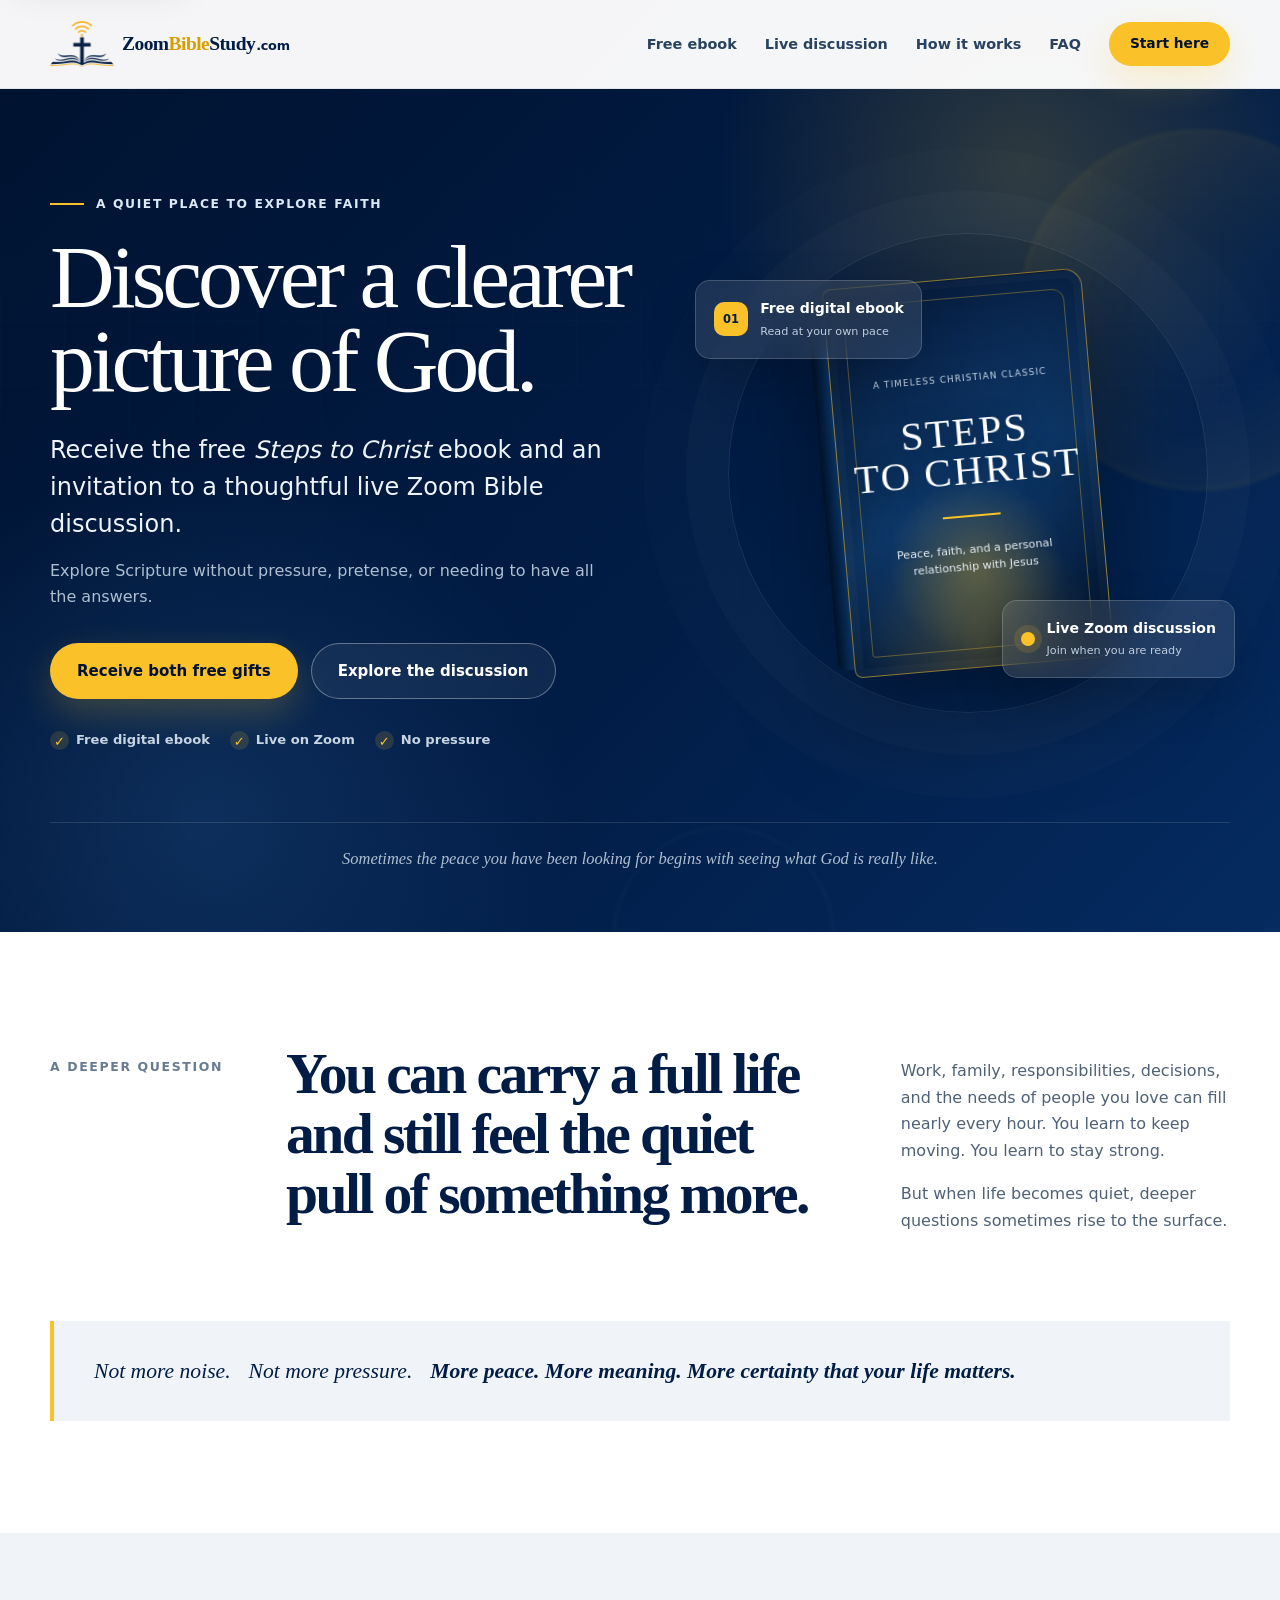
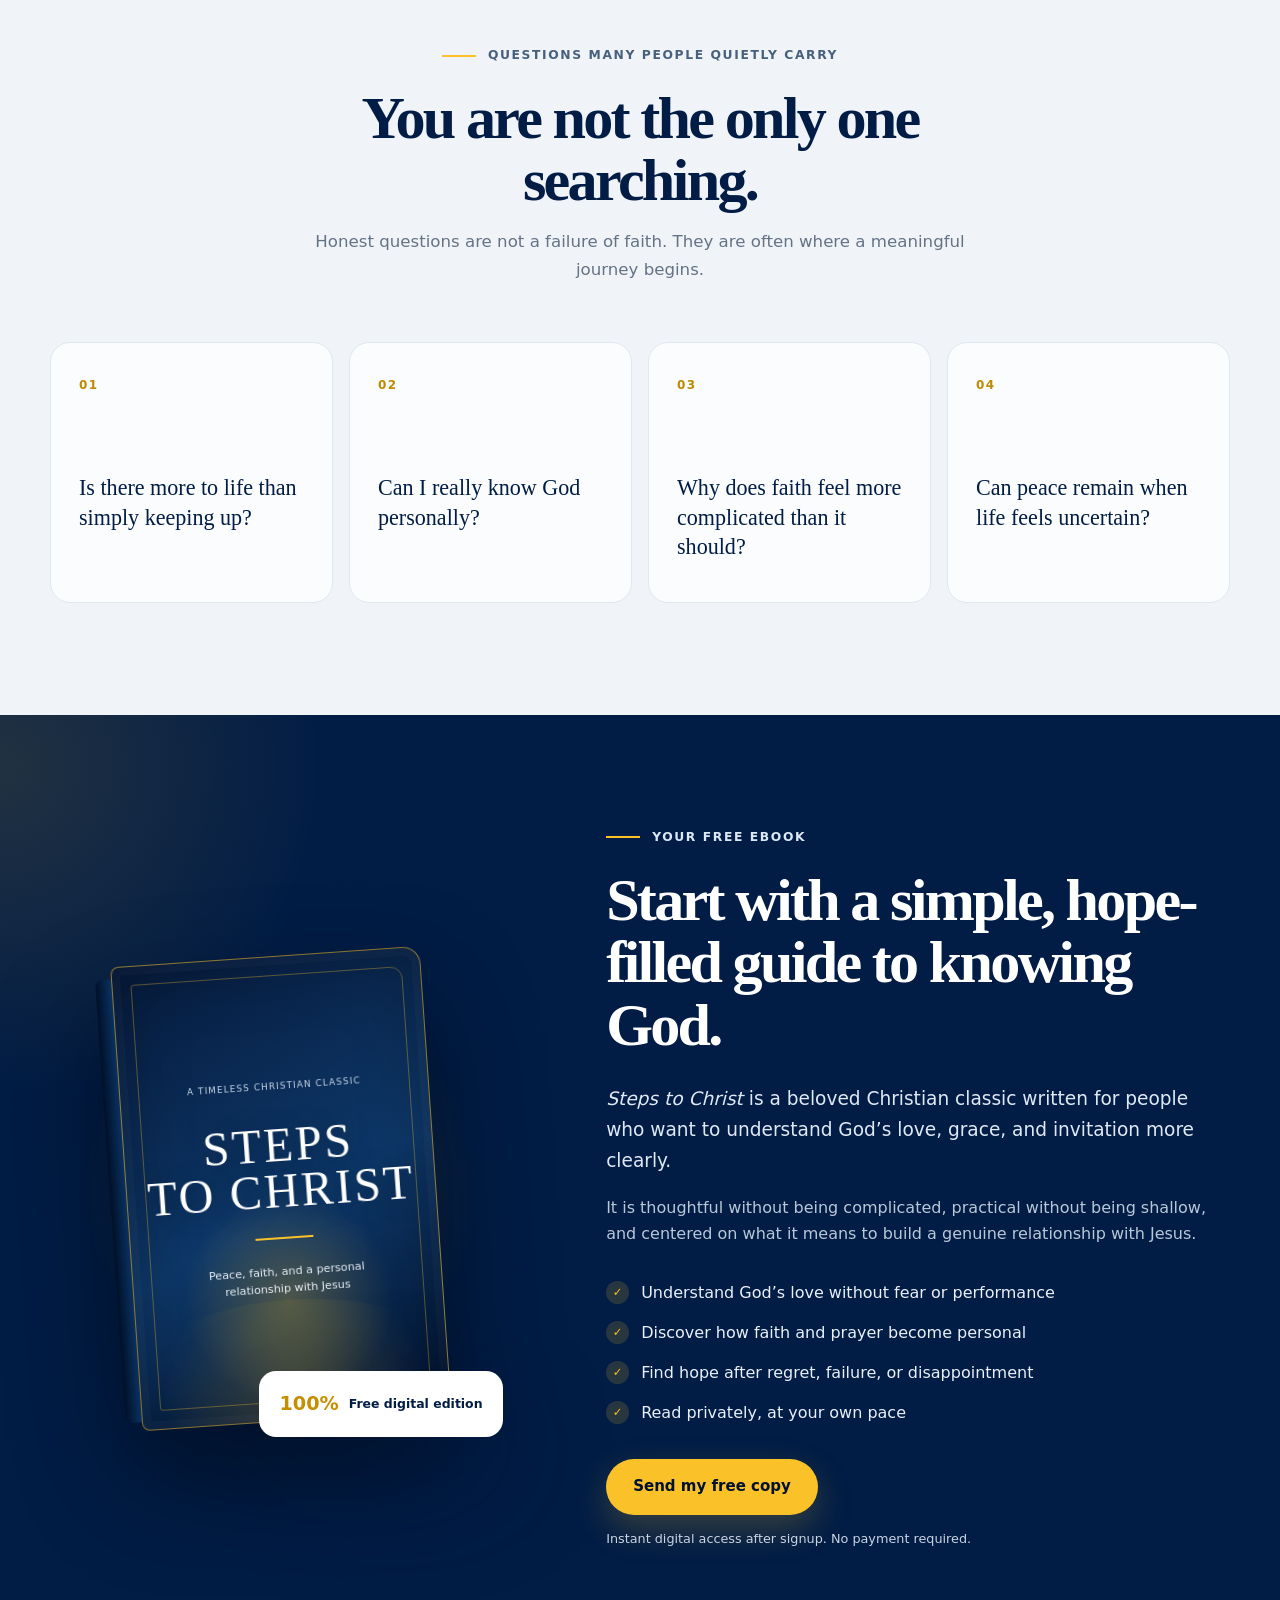
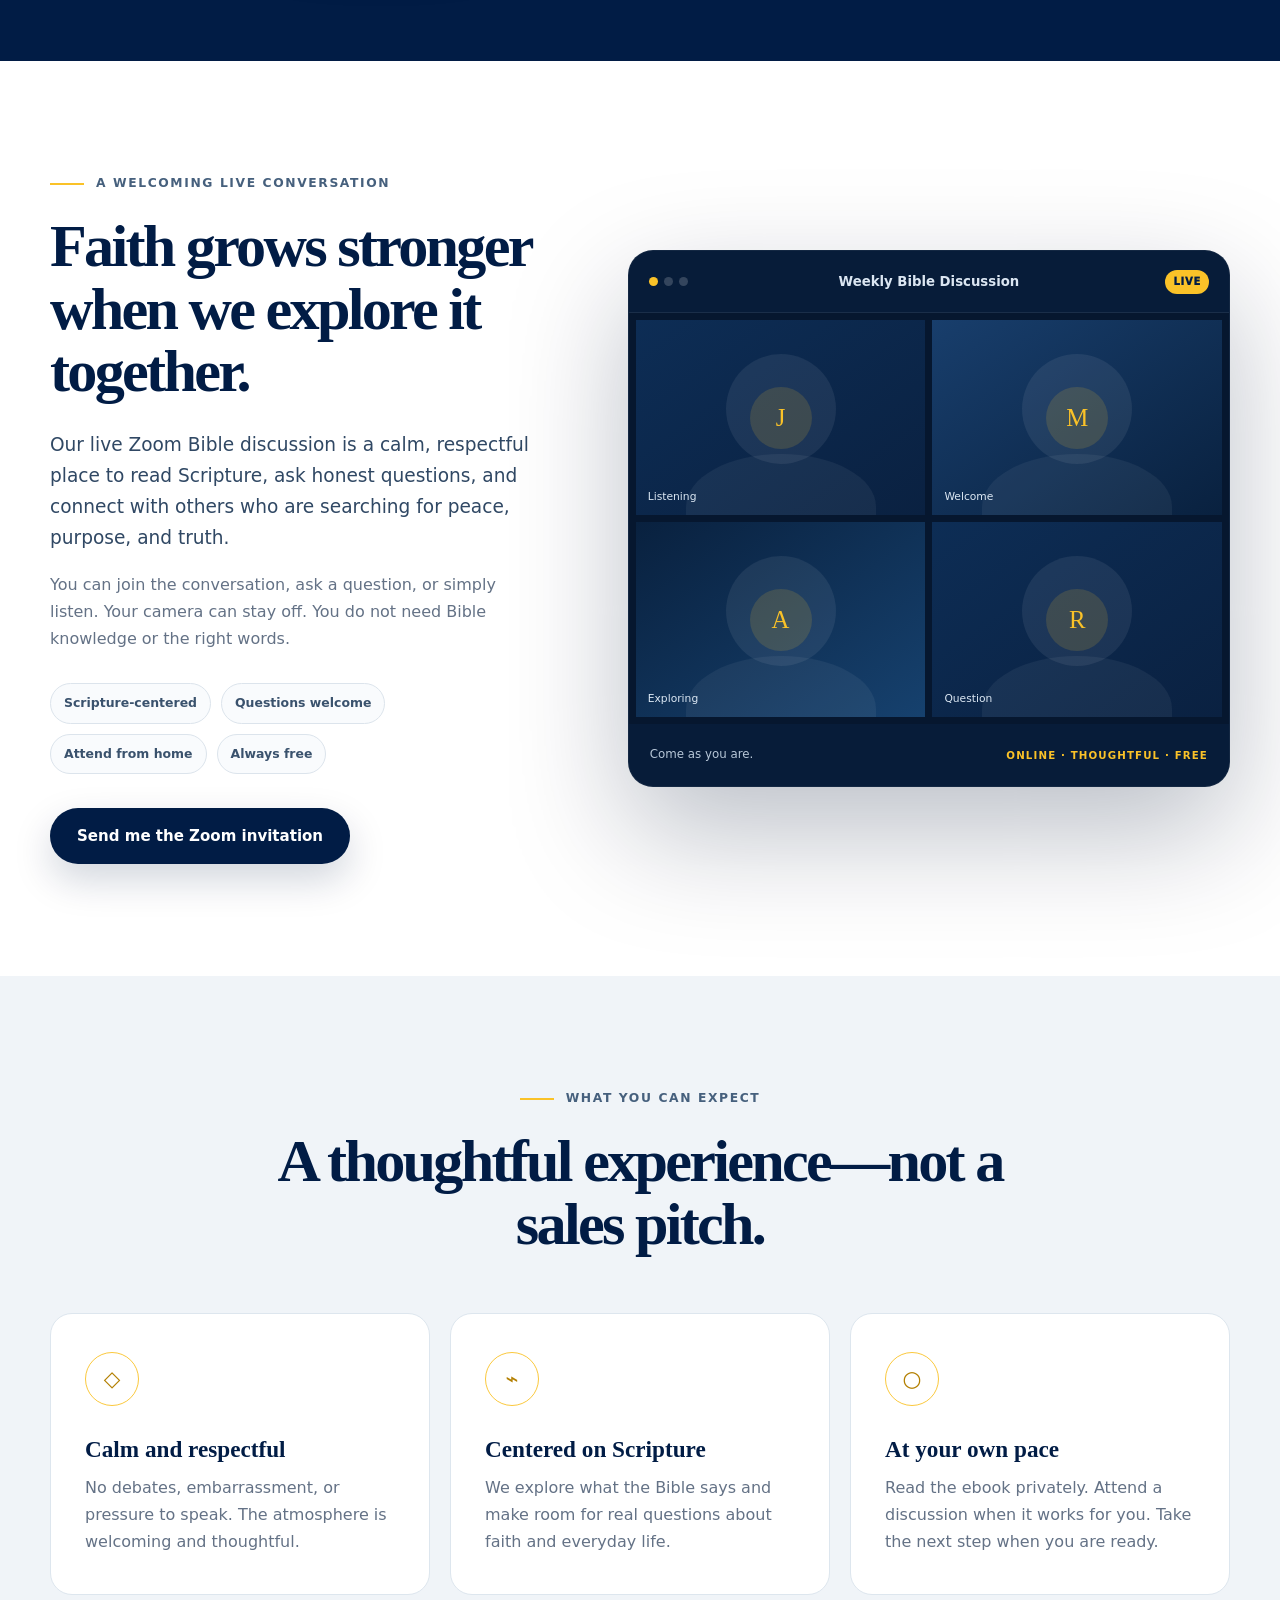
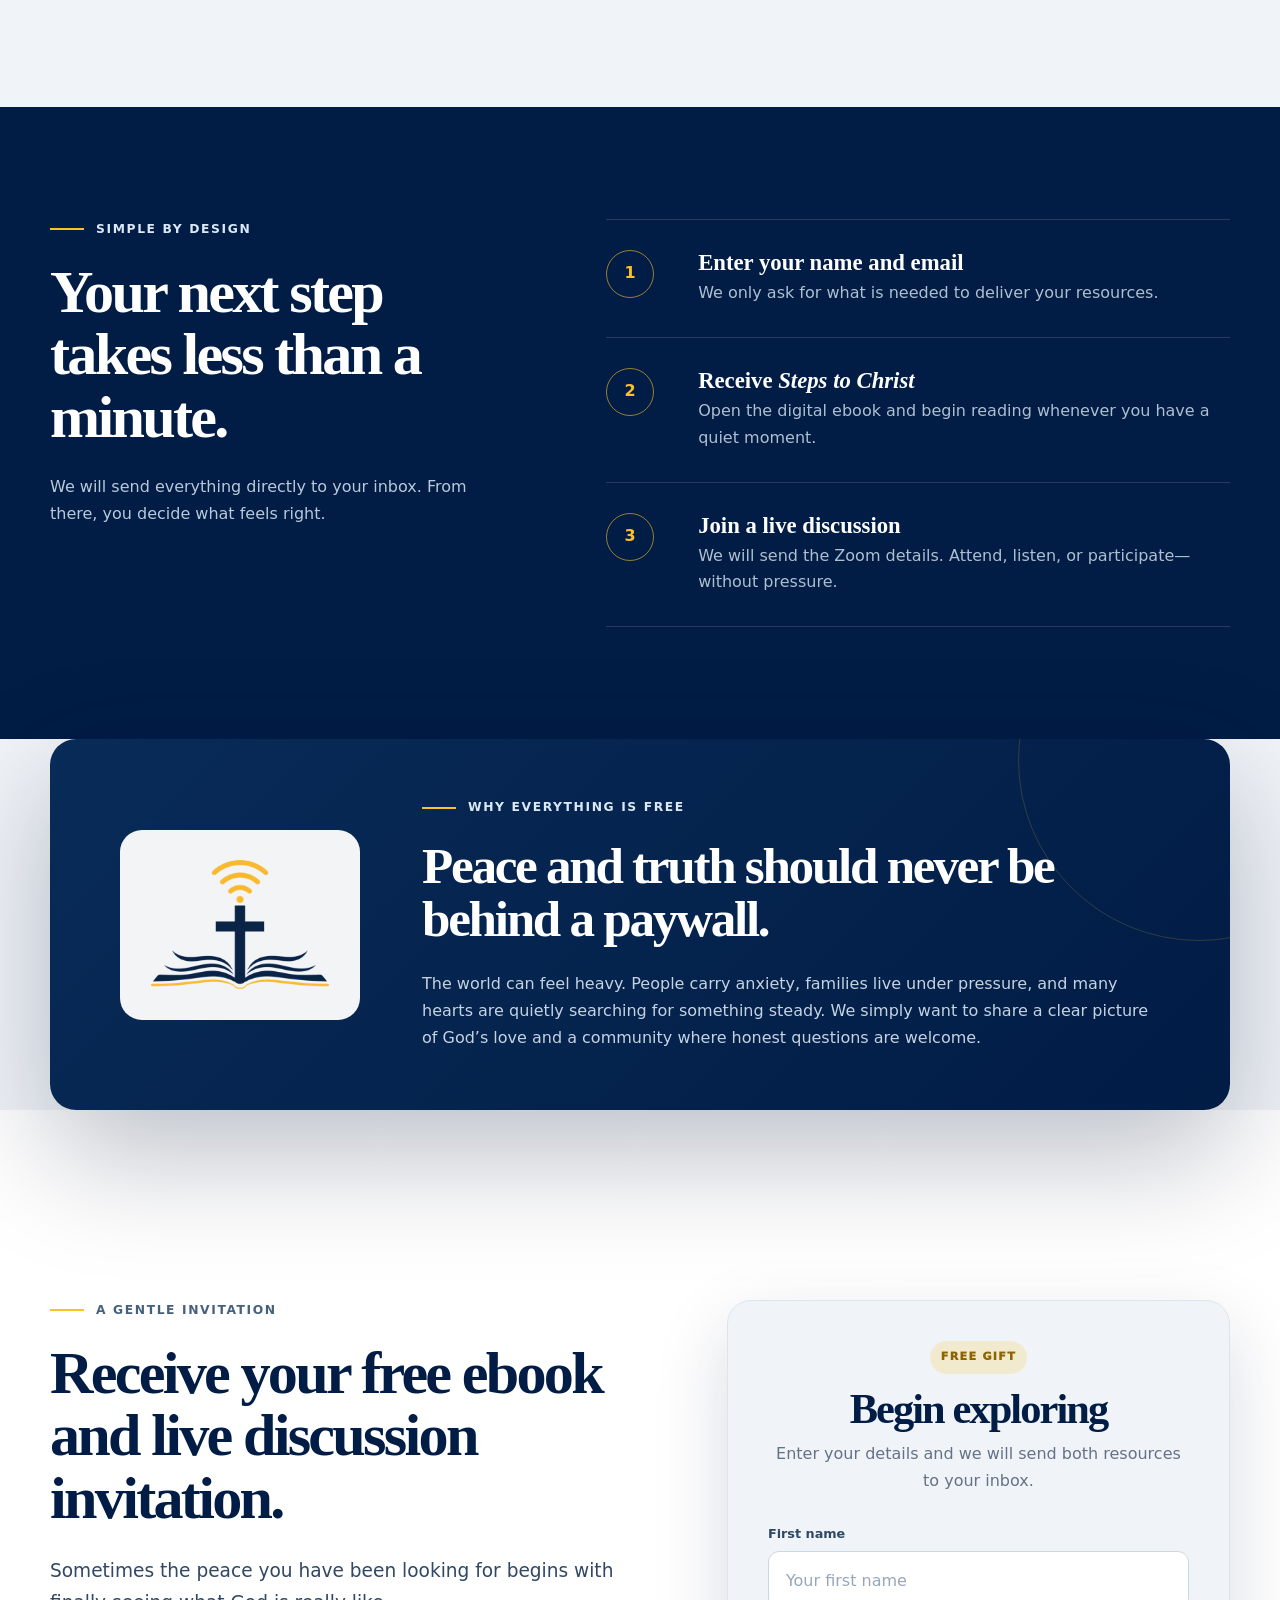
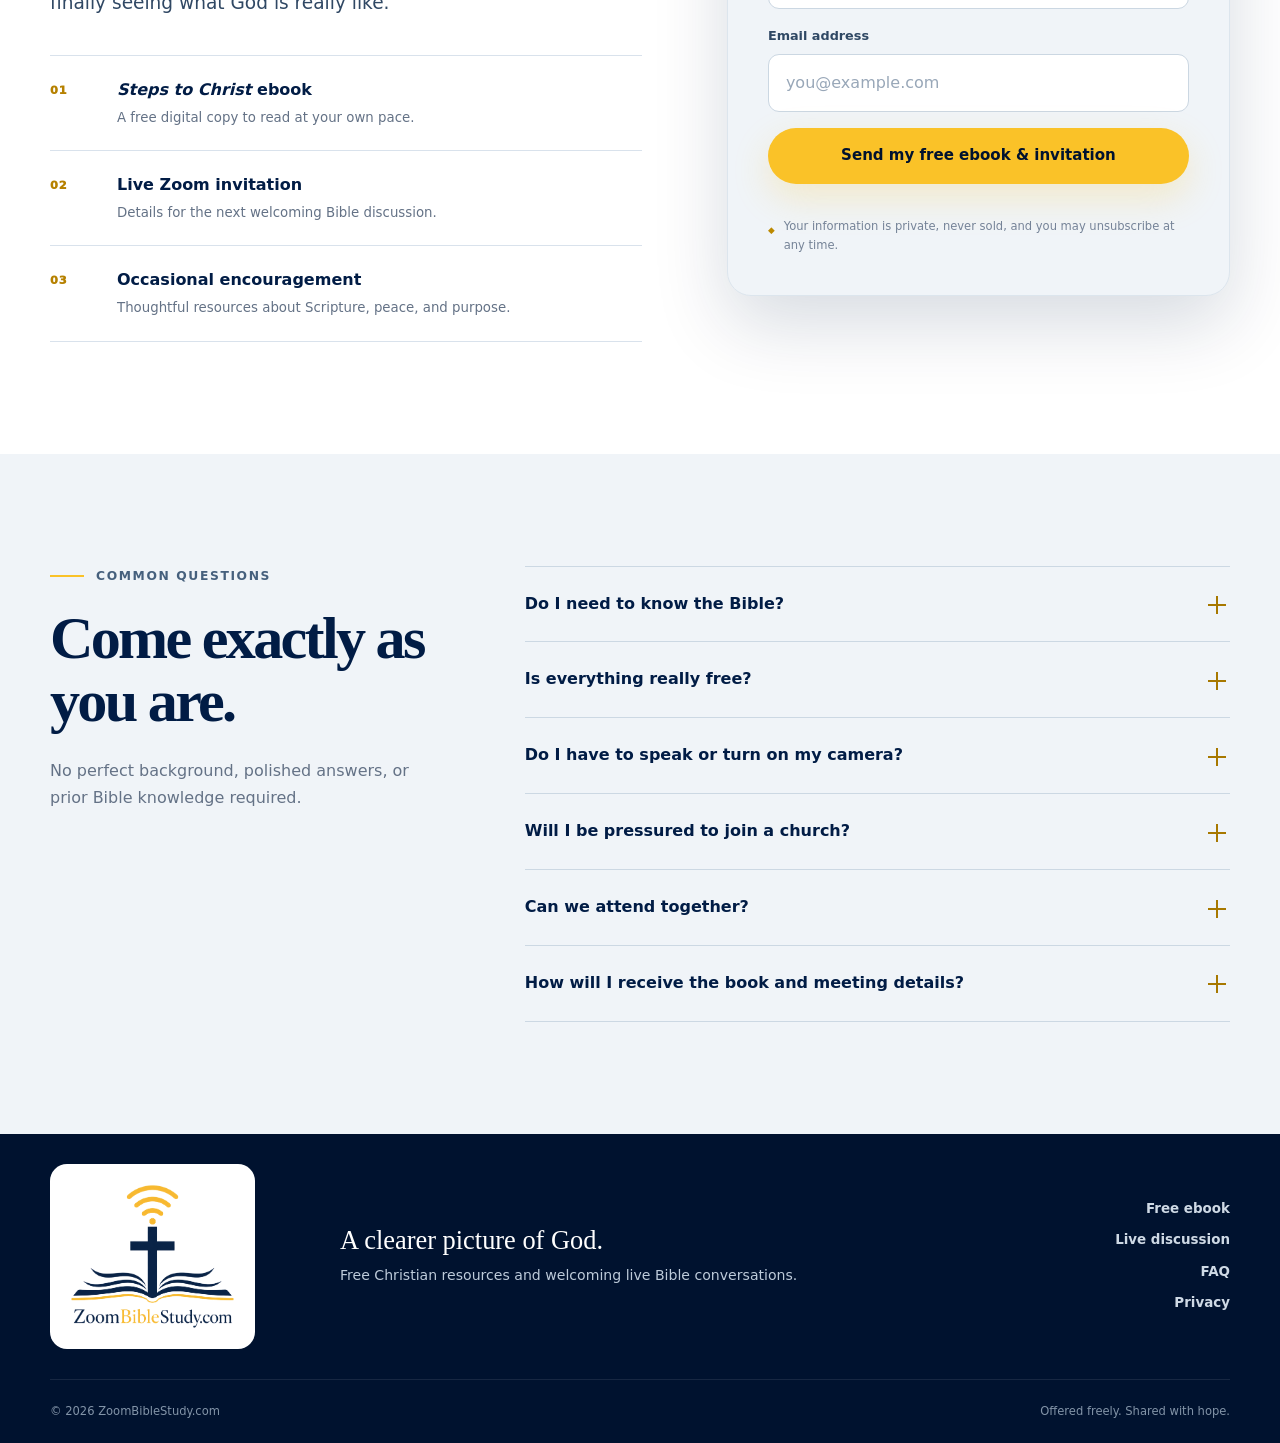
==== index.html @ 4da6cc70 "Add files via upload" ====
<!doctype html>
<html lang="en">
<head>
  <meta charset="utf-8">
  <meta name="viewport" content="width=device-width, initial-scale=1">
  <title>Free Steps to Christ Ebook & Live Zoom Bible Discussion</title>
  <meta name="description" content="Receive a free digital copy of Steps to Christ and an invitation to a welcoming live Zoom Bible discussion. Explore Scripture, peace, purpose, and a clearer picture of God—at no cost and with no pressure.">
  <meta name="theme-color" content="#011C45">
  <meta name="robots" content="index, follow">
  <link rel="canonical" href="https://zoombiblestudy.com/">
  <link rel="icon" href="assets/favicon.svg" type="image/svg+xml">
  <link rel="manifest" href="site.webmanifest">
  <link rel="preload" href="assets/logo-mark.png" as="image">
  <link rel="stylesheet" href="assets/styles.css">
  <meta property="og:type" content="website">
  <meta property="og:url" content="https://zoombiblestudy.com/">
  <meta property="og:title" content="Discover a Clearer Picture of God">
  <meta property="og:description" content="Receive the free Steps to Christ ebook and an invitation to a welcoming live Zoom Bible discussion.">
  <meta property="og:image" content="https://zoombiblestudy.com/assets/logo-full.png">
  <meta name="twitter:card" content="summary_large_image">
  <script type="application/ld+json">
  {
    "@context":"https://schema.org",
    "@type":"WebSite",
    "name":"Zoom Bible Study",
    "url":"https://zoombiblestudy.com/",
    "description":"A free Steps to Christ ebook and welcoming live Zoom Bible discussion."
  }
  </script>
</head>
<body>
  <a class="skip-link" href="#main">Skip to content</a>

  <header class="site-header" data-header>
    <div class="container header-inner">
      <a class="brand" href="#top" aria-label="Zoom Bible Study home">
        <img src="assets/logo-mark.png" width="116" height="84" alt="">
        <span class="brand-name"><strong>Zoom<span>Bible</span>Study</strong><small>.com</small></span>
      </a>

      <button class="menu-button" type="button" aria-expanded="false" aria-controls="primary-nav" data-menu-button>
        <span></span><span></span><span></span><span class="sr-only">Open menu</span>
      </button>

      <nav class="primary-nav" id="primary-nav" data-menu aria-label="Primary navigation">
        <a href="#ebook">Free ebook</a>
        <a href="#discussion">Live discussion</a>
        <a href="#how">How it works</a>
        <a href="#faq">FAQ</a>
        <a class="button button-small button-primary" href="#receive">Start here</a>
      </nav>
    </div>
  </header>

  <main id="main">
    <section class="hero" id="top">
      <div class="hero-grid-overlay" aria-hidden="true"></div>
      <div class="hero-glow hero-glow-one" aria-hidden="true"></div>
      <div class="hero-glow hero-glow-two" aria-hidden="true"></div>

      <div class="container hero-layout">
        <div class="hero-copy reveal">
          <p class="eyebrow eyebrow-light"><span></span>A quiet place to explore faith</p>
          <h1>Discover a clearer picture of God.</h1>
          <p class="hero-lead">Receive the free <em>Steps to Christ</em> ebook and an invitation to a thoughtful live Zoom Bible discussion.</p>
          <p class="hero-support">Explore Scripture without pressure, pretense, or needing to have all the answers.</p>
          <div class="hero-actions">
            <a class="button button-primary" href="#receive">Receive both free gifts</a>
            <a class="button button-ghost" href="#discussion">Explore the discussion</a>
          </div>
          <div class="trust-row" aria-label="Offer details">
            <span><i aria-hidden="true">✓</i> Free digital ebook</span>
            <span><i aria-hidden="true">✓</i> Live on Zoom</span>
            <span><i aria-hidden="true">✓</i> No pressure</span>
          </div>
        </div>

        <div class="hero-offer reveal" aria-label="Free Steps to Christ ebook and live Zoom discussion">
          <div class="offer-ring" aria-hidden="true"></div>
          <div class="book-wrap">
            <div class="book book-main" aria-hidden="true">
              <div class="book-spine"></div>
              <div class="book-face">
                <span class="book-kicker">A timeless Christian classic</span>
                <span class="book-title">STEPS<br>TO CHRIST</span>
                <span class="book-line"></span>
                <span class="book-subtitle">Peace, faith, and a personal relationship with Jesus</span>
              </div>
            </div>
          </div>
          <div class="offer-card offer-card-book">
            <span class="offer-icon">01</span>
            <div><strong>Free digital ebook</strong><small>Read at your own pace</small></div>
          </div>
          <div class="offer-card offer-card-live">
            <span class="live-dot" aria-hidden="true"></span>
            <div><strong>Live Zoom discussion</strong><small>Join when you are ready</small></div>
          </div>
        </div>
      </div>

      <div class="container hero-note">Sometimes the peace you have been looking for begins with seeing what God is really like.</div>
    </section>

    <section class="section intro-section">
      <div class="container intro-layout">
        <div class="section-label reveal">A deeper question</div>
        <div class="intro-heading reveal">
          <h2>You can carry a full life and still feel the quiet pull of something more.</h2>
        </div>
        <div class="intro-copy reveal">
          <p>Work, family, responsibilities, decisions, and the needs of people you love can fill nearly every hour. You learn to keep moving. You learn to stay strong.</p>
          <p>But when life becomes quiet, deeper questions sometimes rise to the surface.</p>
        </div>
      </div>
      <div class="container question-band reveal">
        <p>Not more noise.</p><p>Not more pressure.</p><p><strong>More peace. More meaning. More certainty that your life matters.</strong></p>
      </div>
    </section>

    <section class="section questions-section">
      <div class="container">
        <div class="section-heading centered reveal">
          <p class="eyebrow eyebrow-dark"><span></span>Questions many people quietly carry</p>
          <h2>You are not the only one searching.</h2>
          <p>Honest questions are not a failure of faith. They are often where a meaningful journey begins.</p>
        </div>
        <div class="question-grid">
          <article class="question-card reveal"><span>01</span><h3>Is there more to life than simply keeping up?</h3></article>
          <article class="question-card reveal"><span>02</span><h3>Can I really know God personally?</h3></article>
          <article class="question-card reveal"><span>03</span><h3>Why does faith feel more complicated than it should?</h3></article>
          <article class="question-card reveal"><span>04</span><h3>Can peace remain when life feels uncertain?</h3></article>
        </div>
      </div>
    </section>

    <section class="section ebook-section" id="ebook">
      <div class="container ebook-layout">
        <div class="ebook-visual reveal">
          <div class="book-stage">
            <div class="book-glow" aria-hidden="true"></div>
            <div class="book book-large" aria-label="Steps to Christ book cover">
              <div class="book-spine"></div>
              <div class="book-face">
                <span class="book-kicker">A timeless Christian classic</span>
                <span class="book-title">STEPS<br>TO CHRIST</span>
                <span class="book-line"></span>
                <span class="book-subtitle">Peace, faith, and a personal relationship with Jesus</span>
              </div>
            </div>
            <div class="ebook-badge"><strong>100%</strong><span>Free digital edition</span></div>
          </div>
        </div>

        <div class="ebook-copy reveal">
          <p class="eyebrow eyebrow-light"><span></span>Your free ebook</p>
          <h2>Start with a simple, hope-filled guide to knowing God.</h2>
          <p class="lead"><em>Steps to Christ</em> is a beloved Christian classic written for people who want to understand God’s love, grace, and invitation more clearly.</p>
          <p>It is thoughtful without being complicated, practical without being shallow, and centered on what it means to build a genuine relationship with Jesus.</p>
          <ul class="feature-list">
            <li><span>✓</span>Understand God’s love without fear or performance</li>
            <li><span>✓</span>Discover how faith and prayer become personal</li>
            <li><span>✓</span>Find hope after regret, failure, or disappointment</li>
            <li><span>✓</span>Read privately, at your own pace</li>
          </ul>
          <a class="button button-primary" href="#receive">Send my free copy</a>
          <p class="microcopy">Instant digital access after signup. No payment required.</p>
        </div>
      </div>
    </section>

    <section class="section discussion-section" id="discussion">
      <div class="container discussion-layout">
        <div class="discussion-copy reveal">
          <p class="eyebrow eyebrow-dark"><span></span>A welcoming live conversation</p>
          <h2>Faith grows stronger when we explore it together.</h2>
          <p class="lead">Our live Zoom Bible discussion is a calm, respectful place to read Scripture, ask honest questions, and connect with others who are searching for peace, purpose, and truth.</p>
          <p>You can join the conversation, ask a question, or simply listen. Your camera can stay off. You do not need Bible knowledge or the right words.</p>
          <div class="discussion-tags">
            <span>Scripture-centered</span>
            <span>Questions welcome</span>
            <span>Attend from home</span>
            <span>Always free</span>
          </div>
          <a class="button button-dark" href="#receive">Send me the Zoom invitation</a>
        </div>

        <div class="zoom-card reveal" aria-label="Illustration of a live online Bible discussion">
          <div class="zoom-toolbar"><span class="zoom-lights"><i></i><i></i><i></i></span><strong>Weekly Bible Discussion</strong><span class="live-pill">LIVE</span></div>
          <div class="zoom-grid" aria-hidden="true">
            <div class="participant participant-one"><span>J</span><small>Listening</small></div>
            <div class="participant participant-two"><span>M</span><small>Welcome</small></div>
            <div class="participant participant-three"><span>A</span><small>Exploring</small></div>
            <div class="participant participant-four"><span>R</span><small>Question</small></div>
          </div>
          <div class="zoom-footer"><span>Come as you are.</span><strong>ONLINE · THOUGHTFUL · FREE</strong></div>
        </div>
      </div>
    </section>

    <section class="section expectation-section">
      <div class="container">
        <div class="section-heading centered reveal">
          <p class="eyebrow eyebrow-dark"><span></span>What you can expect</p>
          <h2>A thoughtful experience—not a sales pitch.</h2>
        </div>
        <div class="expectation-grid">
          <article class="expectation-card reveal">
            <span class="line-icon" aria-hidden="true">◇</span>
            <h3>Calm and respectful</h3>
            <p>No debates, embarrassment, or pressure to speak. The atmosphere is welcoming and thoughtful.</p>
          </article>
          <article class="expectation-card reveal">
            <span class="line-icon" aria-hidden="true">⌁</span>
            <h3>Centered on Scripture</h3>
            <p>We explore what the Bible says and make room for real questions about faith and everyday life.</p>
          </article>
          <article class="expectation-card reveal">
            <span class="line-icon" aria-hidden="true">○</span>
            <h3>At your own pace</h3>
            <p>Read the ebook privately. Attend a discussion when it works for you. Take the next step when you are ready.</p>
          </article>
        </div>
      </div>
    </section>

    <section class="section how-section" id="how">
      <div class="container how-layout">
        <div class="how-heading reveal">
          <p class="eyebrow eyebrow-light"><span></span>Simple by design</p>
          <h2>Your next step takes less than a minute.</h2>
          <p>We will send everything directly to your inbox. From there, you decide what feels right.</p>
        </div>
        <div class="steps-list">
          <article class="step-item reveal"><span>1</span><div><h3>Enter your name and email</h3><p>We only ask for what is needed to deliver your resources.</p></div></article>
          <article class="step-item reveal"><span>2</span><div><h3>Receive <em>Steps to Christ</em></h3><p>Open the digital ebook and begin reading whenever you have a quiet moment.</p></div></article>
          <article class="step-item reveal"><span>3</span><div><h3>Join a live discussion</h3><p>We will send the Zoom details. Attend, listen, or participate—without pressure.</p></div></article>
        </div>
      </div>
    </section>

    <section class="section purpose-section">
      <div class="container purpose-card reveal">
        <div class="purpose-mark"><img src="assets/logo-mark.png" width="180" height="130" alt="Zoom Bible Study"></div>
        <div>
          <p class="eyebrow eyebrow-light"><span></span>Why everything is free</p>
          <h2>Peace and truth should never be behind a paywall.</h2>
          <p>The world can feel heavy. People carry anxiety, families live under pressure, and many hearts are quietly searching for something steady. We simply want to share a clear picture of God’s love and a community where honest questions are welcome.</p>
        </div>
      </div>
    </section>

    <section class="section receive-section" id="receive">
      <div class="container receive-layout">
        <div class="receive-copy reveal">
          <p class="eyebrow eyebrow-dark"><span></span>A gentle invitation</p>
          <h2>Receive your free ebook and live discussion invitation.</h2>
          <p class="lead">Sometimes the peace you have been looking for begins with finally seeing what God is really like.</p>
          <div class="included-list">
            <div><span>01</span><p><strong><em>Steps to Christ</em> ebook</strong><small>A free digital copy to read at your own pace.</small></p></div>
            <div><span>02</span><p><strong>Live Zoom invitation</strong><small>Details for the next welcoming Bible discussion.</small></p></div>
            <div><span>03</span><p><strong>Occasional encouragement</strong><small>Thoughtful resources about Scripture, peace, and purpose.</small></p></div>
          </div>
        </div>

        <div class="form-card reveal">
          <div class="form-heading">
            <span class="form-gift">Free gift</span>
            <h2>Begin exploring</h2>
            <p>Enter your details and we will send both resources to your inbox.</p>
          </div>
          <form class="signup-form" data-signup-form novalidate>
            <input type="hidden" name="source" value="ZoomBibleStudy.com homepage">
            <label>
              <span>First name</span>
              <input name="first_name" type="text" autocomplete="given-name" required placeholder="Your first name">
            </label>
            <label>
              <span>Email address</span>
              <input name="email" type="email" autocomplete="email" required placeholder="you@example.com">
            </label>
            <button class="button button-primary button-full" type="submit">Send my free ebook & invitation</button>
            <p class="form-status" data-form-status aria-live="polite"></p>
          </form>
          <div class="privacy-note"><span aria-hidden="true">◆</span><p>Your information is private, never sold, and you may unsubscribe at any time.</p></div>
        </div>
      </div>
    </section>

    <section class="section faq-section" id="faq">
      <div class="container faq-layout">
        <div class="faq-heading reveal">
          <p class="eyebrow eyebrow-dark"><span></span>Common questions</p>
          <h2>Come exactly as you are.</h2>
          <p>No perfect background, polished answers, or prior Bible knowledge required.</p>
        </div>
        <div class="faq-list reveal">
          <details>
            <summary>Do I need to know the Bible?</summary>
            <p>No. The discussion welcomes complete beginners, longtime readers, and everyone in between.</p>
          </details>
          <details>
            <summary>Is everything really free?</summary>
            <p>Yes. The digital ebook, Zoom invitation, and live discussion are offered at no cost.</p>
          </details>
          <details>
            <summary>Do I have to speak or turn on my camera?</summary>
            <p>No. You may participate, ask questions, or simply listen with your camera off.</p>
          </details>
          <details>
            <summary>Will I be pressured to join a church?</summary>
            <p>No. The purpose is to offer a respectful place to explore Scripture and understand God more clearly.</p>
          </details>
          <details>
            <summary>Can we attend together?</summary>
            <p>Yes. Individuals, couples, families, and friends are welcome to join from the same screen or separately.</p>
          </details>
          <details>
            <summary>How will I receive the book and meeting details?</summary>
            <p>After signing up, the digital ebook and information for the next live discussion will be sent by email.</p>
          </details>
        </div>
      </div>
    </section>
  </main>

  <footer class="site-footer">
    <div class="container footer-main">
      <a class="footer-logo" href="#top" aria-label="Zoom Bible Study home"><img src="assets/logo-full.png" width="230" height="203" alt="ZoomBibleStudy.com"></a>
      <div class="footer-message"><strong>A clearer picture of God.</strong><p>Free Christian resources and welcoming live Bible conversations.</p></div>
      <nav class="footer-nav" aria-label="Footer navigation">
        <a href="#ebook">Free ebook</a>
        <a href="#discussion">Live discussion</a>
        <a href="#faq">FAQ</a>
        <a href="privacy.html">Privacy</a>
      </nav>
    </div>
    <div class="container footer-bottom"><span>© <span data-year></span> ZoomBibleStudy.com</span><span>Offered freely. Shared with hope.</span></div>
  </footer>

  <script src="assets/config.js"></script>
  <script src="assets/site.js" defer></script>
</body>
</html>
---- assets/styles.css ----
:root {
  --navy: #011C45;
  --navy-950: #00122f;
  --navy-900: #00183b;
  --navy-800: #082b57;
  --yellow: #FAC228;
  --yellow-soft: #ffe08a;
  --mist: #F0F4F8;
  --white: #ffffff;
  --ink: #10223c;
  --muted: #647286;
  --line: #d9e2ec;
  --serif: "Iowan Old Style", "Palatino Linotype", "Book Antiqua", Georgia, serif;
  --sans: Inter, ui-sans-serif, system-ui, -apple-system, BlinkMacSystemFont, "Segoe UI", sans-serif;
  --shadow-sm: 0 12px 35px rgba(1, 28, 69, 0.10);
  --shadow-md: 0 28px 75px rgba(1, 28, 69, 0.16);
  --shadow-lg: 0 45px 120px rgba(0, 18, 47, 0.27);
  --max: 1180px;
  --radius: 26px;
}

* { box-sizing: border-box; }
html { scroll-behavior: smooth; scroll-padding-top: 90px; }
body {
  margin: 0;
  color: var(--ink);
  background: var(--white);
  font-family: var(--sans);
  font-size: 16px;
  line-height: 1.68;
  text-rendering: optimizeLegibility;
  -webkit-font-smoothing: antialiased;
}
body, button, input { font-family: var(--sans); }
img { max-width: 100%; height: auto; }
a { color: inherit; }
button, input { font: inherit; }
button { color: inherit; }
::selection { background: var(--yellow); color: var(--navy-950); }

.container { width: min(calc(100% - 40px), var(--max)); margin-inline: auto; }
.section { padding: 112px 0; }
.sr-only {
  position: absolute; width: 1px; height: 1px; padding: 0; margin: -1px;
  overflow: hidden; clip: rect(0, 0, 0, 0); white-space: nowrap; border: 0;
}
.skip-link {
  position: fixed; top: -70px; left: 14px; z-index: 1000;
  padding: 11px 17px; border-radius: 10px; background: var(--white); color: var(--navy);
  box-shadow: var(--shadow-sm); font-weight: 800; text-decoration: none;
}
.skip-link:focus { top: 14px; }

/* Header */
.site-header {
  position: fixed; inset: 0 0 auto; z-index: 100;
  background: rgba(255,255,255,0.96);
  border-bottom: 1px solid rgba(1,28,69,0.08);
  transition: box-shadow .25s ease, background .25s ease;
}
.site-header.is-scrolled { box-shadow: 0 12px 35px rgba(1,28,69,.09); background: rgba(255,255,255,.985); }
.header-inner { min-height: 88px; display: flex; align-items: center; justify-content: space-between; gap: 28px; }
.brand { display: inline-flex; align-items: center; gap: 8px; text-decoration: none; min-width: 235px; }
.brand img { width: 64px; height: 48px; object-fit: contain; }
.brand-name { display: flex; align-items: baseline; letter-spacing: -.035em; color: var(--navy); }
.brand-name strong { font: 700 1.22rem/1 var(--serif); }
.brand-name strong span { color: #d89f00; }
.brand-name small { font: 600 .8rem/1 var(--sans); letter-spacing: -.02em; margin-left: 1px; }
.primary-nav { display: flex; align-items: center; gap: 28px; }
.primary-nav > a:not(.button) {
  color: #29425f; text-decoration: none; font-weight: 700; font-size: .9rem; position: relative;
}
.primary-nav > a:not(.button)::after {
  content: ""; position: absolute; left: 0; right: 100%; bottom: -8px; height: 2px;
  background: var(--yellow); transition: right .2s ease;
}
.primary-nav > a:not(.button):hover::after { right: 0; }
.menu-button { display: none; width: 44px; height: 42px; border: 1px solid var(--line); border-radius: 10px; background: var(--white); padding: 10px; }
.menu-button > span:not(.sr-only) { display: block; width: 100%; height: 2px; margin: 4px 0; background: var(--navy); transition: transform .2s ease, opacity .2s ease; }
.menu-button.is-open > span:nth-child(1) { transform: translateY(6px) rotate(45deg); }
.menu-button.is-open > span:nth-child(2) { opacity: 0; }
.menu-button.is-open > span:nth-child(3) { transform: translateY(-6px) rotate(-45deg); }

/* Buttons */
.button {
  display: inline-flex; align-items: center; justify-content: center; min-height: 56px;
  padding: 0 26px; border-radius: 999px; border: 1px solid transparent;
  font-weight: 850; font-size: .94rem; line-height: 1; text-decoration: none; cursor: pointer;
  transition: transform .2s ease, box-shadow .2s ease, background .2s ease, border-color .2s ease;
}
.button:hover { transform: translateY(-2px); }
.button:focus-visible { outline: 3px solid rgba(250,194,40,.45); outline-offset: 3px; }
.button-primary { background: var(--yellow); color: var(--navy-950); box-shadow: 0 14px 36px rgba(250,194,40,.22); }
.button-primary:hover { background: #ffd04b; box-shadow: 0 18px 44px rgba(250,194,40,.34); }
.button-dark { background: var(--navy); color: var(--white); box-shadow: 0 16px 38px rgba(1,28,69,.18); }
.button-dark:hover { background: var(--navy-800); }
.button-ghost { border-color: rgba(255,255,255,.34); background: rgba(255,255,255,.06); color: var(--white); backdrop-filter: blur(10px); }
.button-ghost:hover { border-color: rgba(255,255,255,.7); background: rgba(255,255,255,.1); }
.button-small { min-height: 44px; padding-inline: 20px; font-size: .86rem; }
.button-full { width: 100%; }
.button:disabled { cursor: wait; opacity: .7; transform: none; }

/* Reusable typography */
h1, h2, h3, p { margin-top: 0; }
h1, h2 { font-family: var(--serif); letter-spacing: -.045em; }
h2 { color: var(--navy); font-size: clamp(2.45rem, 4.7vw, 4.3rem); line-height: 1.04; font-weight: 600; margin-bottom: 26px; }
h3 { color: var(--navy); font-size: 1.18rem; line-height: 1.35; margin-bottom: 12px; }
.lead { font-size: 1.16rem; color: #304864; }
.eyebrow { display: flex; align-items: center; gap: 12px; margin-bottom: 21px; font-size: .77rem; font-weight: 900; letter-spacing: .13em; text-transform: uppercase; }
.eyebrow > span { width: 34px; height: 2px; background: var(--yellow); }
.eyebrow-light { color: #dbe8f6; }
.eyebrow-dark { color: #46607d; }
.section-heading { max-width: 780px; margin-bottom: 58px; }
.section-heading.centered { text-align: center; margin-inline: auto; }
.section-heading.centered .eyebrow { justify-content: center; }
.section-heading > p:last-child { margin: -10px auto 0; max-width: 660px; color: var(--muted); font-size: 1.04rem; }
.section-label { color: #687b91; font-size: .78rem; font-weight: 900; letter-spacing: .13em; text-transform: uppercase; padding-top: 13px; }
.microcopy { margin: 13px 0 0; color: #c9d5e3; font-size: .8rem; }

/* Hero */
.hero {
  position: relative; min-height: 860px; padding: 185px 0 60px; overflow: hidden;
  background:
    radial-gradient(circle at 80% 18%, rgba(250,194,40,.18), transparent 24%),
    radial-gradient(circle at 16% 88%, rgba(54,112,175,.24), transparent 27%),
    linear-gradient(135deg, var(--navy-950) 0%, var(--navy) 56%, #052b60 100%);
  color: var(--white);
}
.hero-grid-overlay {
  position: absolute; inset: 0; opacity: .16;
  background-image: linear-gradient(rgba(255,255,255,.06) 1px, transparent 1px), linear-gradient(90deg, rgba(255,255,255,.06) 1px, transparent 1px);
  background-size: 64px 64px;
  mask-image: linear-gradient(to bottom, transparent, black 35%, transparent);
}
.hero-glow { position: absolute; border-radius: 50%; filter: blur(2px); pointer-events: none; }
.hero-glow-one { width: 360px; height: 360px; right: -100px; top: 130px; border: 1px solid rgba(250,194,40,.19); box-shadow: 0 0 120px rgba(250,194,40,.09) inset; }
.hero-glow-two { width: 220px; height: 220px; left: 48%; bottom: -115px; border: 1px solid rgba(255,255,255,.1); }
.hero-layout { position: relative; z-index: 2; display: grid; grid-template-columns: 1.05fr .95fr; align-items: center; gap: 75px; }
.hero-copy { max-width: 670px; }
.hero h1 { color: var(--white); font-size: clamp(4rem, 7vw, 7rem); line-height: .93; font-weight: 500; margin: 0 0 30px; }
.hero-lead { max-width: 610px; font-size: clamp(1.22rem, 2vw, 1.5rem); line-height: 1.55; color: #edf4fb; margin-bottom: 14px; }
.hero-support { max-width: 570px; color: #aebfd2; margin-bottom: 32px; }
.hero-actions { display: flex; flex-wrap: wrap; gap: 13px; }
.trust-row { display: flex; flex-wrap: wrap; gap: 20px; margin-top: 30px; color: #c7d4e2; font-size: .82rem; font-weight: 700; }
.trust-row span { display: flex; align-items: center; gap: 7px; }
.trust-row i { display: grid; place-items: center; width: 19px; height: 19px; border-radius: 50%; background: rgba(250,194,40,.14); color: var(--yellow); font-style: normal; }
.hero-offer { position: relative; min-height: 575px; display: grid; place-items: center; }
.offer-ring { position: absolute; width: 480px; height: 480px; border: 1px solid rgba(255,255,255,.1); border-radius: 50%; box-shadow: 0 0 0 42px rgba(255,255,255,.018), 0 0 0 85px rgba(255,255,255,.012); }
.book-wrap { position: relative; z-index: 2; transform: rotate(-5deg); filter: drop-shadow(0 42px 50px rgba(0,0,0,.36)); }
.book { position: relative; perspective: 1000px; }
.book-main { width: 260px; height: 390px; }
.book-large { width: 310px; height: 465px; }
.book-spine { position: absolute; z-index: 1; left: -16px; top: 12px; bottom: 9px; width: 25px; border-radius: 8px 0 0 8px; background: linear-gradient(90deg, #001028, #0c376a 75%, #00122d); transform: skewY(1deg); }
.book-face {
  position: absolute; inset: 0; z-index: 2; display: flex; flex-direction: column; align-items: center; justify-content: center; text-align: center;
  border-radius: 8px 18px 18px 8px; border: 1px solid rgba(250,194,40,.55);
  background:
    radial-gradient(circle at 50% 74%, rgba(250,194,40,.28), transparent 28%),
    linear-gradient(155deg, #061b3d, #0e3869 54%, #02132e);
  box-shadow: inset 0 0 0 8px rgba(255,255,255,.025), inset 0 0 70px rgba(0,0,0,.28);
  overflow: hidden;
}
.book-face::before { content: ""; position: absolute; inset: 18px; border: 1px solid rgba(250,194,40,.34); border-radius: 3px 12px 12px 3px; }
.book-face::after { content: ""; position: absolute; inset: auto -30px -70px; height: 190px; border-radius: 50%; background: radial-gradient(circle, rgba(250,194,40,.22), transparent 64%); }
.book-kicker { position: relative; z-index: 1; color: #c9d7e8; text-transform: uppercase; letter-spacing: .13em; font-size: .55rem; }
.book-title { position: relative; z-index: 1; margin-top: 28px; color: var(--white); font: 500 2.55rem/.95 var(--serif); letter-spacing: .05em; text-shadow: 0 2px 24px rgba(0,0,0,.35); }
.book-large .book-title { font-size: 3rem; }
.book-line { position: relative; z-index: 1; width: 58px; height: 2px; margin: 24px 0; background: var(--yellow); }
.book-subtitle { position: relative; z-index: 1; max-width: 190px; color: #e8eff7; font-size: .7rem; line-height: 1.55; }
.offer-card {
  position: absolute; z-index: 4; display: flex; align-items: center; gap: 12px; min-width: 220px; padding: 16px 18px;
  border: 1px solid rgba(255,255,255,.18); border-radius: 15px; background: rgba(255,255,255,.1); color: var(--white);
  backdrop-filter: blur(18px); box-shadow: 0 18px 50px rgba(0,0,0,.18);
}
.offer-card strong, .offer-card small { display: block; }
.offer-card strong { font-size: .88rem; }
.offer-card small { color: #becddd; font-size: .7rem; margin-top: 2px; }
.offer-card-book { left: -10px; top: 95px; }
.offer-card-live { right: -5px; bottom: 82px; }
.offer-icon { display: grid; place-items: center; width: 34px; height: 34px; border-radius: 10px; background: var(--yellow); color: var(--navy); font-size: .72rem; font-weight: 900; }
.live-dot { width: 14px; height: 14px; border-radius: 50%; background: var(--yellow); box-shadow: 0 0 0 7px rgba(250,194,40,.13); }
.hero-note { position: relative; z-index: 2; margin-top: 62px; padding-top: 24px; border-top: 1px solid rgba(255,255,255,.12); color: #aebed0; font: italic 1.03rem/1.5 var(--serif); text-align: center; }

/* Intro */
.intro-section { background: var(--white); }
.intro-layout { display: grid; grid-template-columns: .55fr 1.7fr 1fr; gap: 55px; align-items: start; }
.intro-heading h2 { font-size: clamp(2.7rem, 4.5vw, 4.4rem); }
.intro-copy { padding-top: 14px; color: #506177; }
.question-band { margin-top: 70px; padding: 35px 40px; border-left: 4px solid var(--yellow); background: var(--mist); display: flex; flex-wrap: wrap; gap: 8px 18px; font: italic 1.35rem/1.4 var(--serif); color: var(--navy); }
.question-band p { margin: 0; }

/* Questions */
.questions-section { background: var(--mist); }
.question-grid { display: grid; grid-template-columns: repeat(4, 1fr); gap: 16px; }
.question-card { min-height: 250px; padding: 28px; border: 1px solid #dfe7ef; border-radius: 20px; background: rgba(255,255,255,.76); transition: transform .25s ease, box-shadow .25s ease, border-color .25s ease; }
.question-card:hover { transform: translateY(-7px); border-color: rgba(250,194,40,.75); box-shadow: var(--shadow-sm); }
.question-card > span { display: inline-flex; color: #bd8b00; font-size: .75rem; font-weight: 900; letter-spacing: .12em; }
.question-card h3 { margin-top: 75px; font: 500 1.38rem/1.35 var(--serif); }

/* Ebook */
.ebook-section { position: relative; overflow: hidden; background: var(--navy); color: var(--white); }
.ebook-section::before { content: ""; position: absolute; width: 700px; height: 700px; left: -350px; top: -300px; border-radius: 50%; background: radial-gradient(circle, rgba(250,194,40,.13), transparent 67%); }
.ebook-layout { position: relative; z-index: 1; display: grid; grid-template-columns: .85fr 1.15fr; gap: 95px; align-items: center; }
.ebook-copy h2 { color: var(--white); }
.ebook-copy .lead { color: #dfe9f4; }
.ebook-copy > p:not(.eyebrow):not(.lead):not(.microcopy) { color: #b9c8d9; }
.ebook-visual { min-height: 610px; display: grid; place-items: center; }
.book-stage { position: relative; width: 450px; height: 590px; display: grid; place-items: center; }
.book-glow { position: absolute; width: 400px; height: 400px; border-radius: 50%; background: radial-gradient(circle, rgba(250,194,40,.25), rgba(250,194,40,.05) 45%, transparent 70%); }
.book-stage .book-large { transform: rotate(-4deg); filter: drop-shadow(0 50px 55px rgba(0,0,0,.42)); }
.ebook-badge { position: absolute; right: 3px; bottom: 46px; display: flex; align-items: center; gap: 10px; min-width: 190px; padding: 17px 20px; background: var(--white); color: var(--navy); border-radius: 17px; box-shadow: var(--shadow-lg); }
.ebook-badge strong { font-size: 1.2rem; color: #c58f00; }
.ebook-badge span { font-size: .78rem; font-weight: 800; }
.feature-list { list-style: none; padding: 0; margin: 32px 0; display: grid; gap: 13px; }
.feature-list li { display: flex; align-items: flex-start; gap: 12px; color: #e9f0f7; }
.feature-list li span { display: grid; place-items: center; flex: 0 0 23px; width: 23px; height: 23px; margin-top: 1px; border-radius: 50%; background: rgba(250,194,40,.16); color: var(--yellow); font-size: .72rem; font-weight: 900; }

/* Discussion */
.discussion-section { background: var(--white); }
.discussion-layout { display: grid; grid-template-columns: .9fr 1.1fr; gap: 85px; align-items: center; }
.discussion-copy > p:not(.eyebrow):not(.lead) { color: var(--muted); }
.discussion-tags { display: flex; flex-wrap: wrap; gap: 10px; margin: 30px 0 34px; }
.discussion-tags span { padding: 9px 13px; border: 1px solid #dce4ec; border-radius: 999px; color: #3a526d; background: #f9fbfd; font-size: .78rem; font-weight: 800; }
.zoom-card { border-radius: 25px; overflow: hidden; background: #071c39; box-shadow: var(--shadow-lg); border: 1px solid rgba(255,255,255,.05); }
.zoom-toolbar { min-height: 62px; padding: 0 20px; display: grid; grid-template-columns: 1fr auto 1fr; align-items: center; color: #dbe6f2; border-bottom: 1px solid rgba(255,255,255,.08); }
.zoom-toolbar > strong { font-size: .83rem; }
.zoom-lights { display: flex; gap: 6px; }
.zoom-lights i { width: 9px; height: 9px; border-radius: 50%; background: rgba(255,255,255,.18); }
.zoom-lights i:first-child { background: var(--yellow); }
.live-pill { justify-self: end; padding: 4px 8px; border-radius: 99px; background: var(--yellow); color: var(--navy); font-size: .62rem; font-weight: 950; letter-spacing: .08em; }
.zoom-grid { display: grid; grid-template-columns: 1fr 1fr; gap: 7px; padding: 7px; background: #06172f; }
.participant { position: relative; min-height: 195px; display: grid; place-items: center; overflow: hidden; background: linear-gradient(145deg, #0d2d55, #0a2141); }
.participant::before { content: ""; position: absolute; width: 110px; height: 110px; top: 34px; border-radius: 50%; background: rgba(255,255,255,.07); }
.participant::after { content: ""; position: absolute; width: 190px; height: 105px; bottom: -44px; border-radius: 50% 50% 0 0; background: rgba(255,255,255,.055); }
.participant > span { position: relative; z-index: 1; display: grid; place-items: center; width: 62px; height: 62px; border-radius: 50%; background: rgba(250,194,40,.14); color: var(--yellow); font: 500 1.55rem var(--serif); }
.participant small { position: absolute; z-index: 2; left: 12px; bottom: 9px; color: #dce8f4; font-size: .67rem; }
.participant-two { background: linear-gradient(145deg, #183e6c, #09213f); }
.participant-three { background: linear-gradient(145deg, #09213f, #16416e); }
.zoom-footer { min-height: 62px; padding: 0 21px; display: flex; align-items: center; justify-content: space-between; gap: 20px; color: #b7c7d8; font-size: .74rem; }
.zoom-footer strong { color: var(--yellow); font-size: .64rem; letter-spacing: .11em; }

/* Expectation */
.expectation-section { background: var(--mist); }
.expectation-grid { display: grid; grid-template-columns: repeat(3, 1fr); gap: 20px; }
.expectation-card { padding: 38px 34px; border-radius: 22px; background: var(--white); border: 1px solid #dde6ee; box-shadow: 0 1px 0 rgba(255,255,255,.8) inset; }
.expectation-card .line-icon { display: grid; place-items: center; width: 54px; height: 54px; margin-bottom: 30px; border: 1px solid rgba(250,194,40,.9); border-radius: 50%; color: #b37f00; font-size: 1.35rem; }
.expectation-card h3 { font: 600 1.45rem var(--serif); }
.expectation-card p { color: var(--muted); margin-bottom: 0; }

/* How */
.how-section { background: var(--navy); color: var(--white); }
.how-layout { display: grid; grid-template-columns: .85fr 1.15fr; gap: 95px; }
.how-heading h2 { color: var(--white); }
.how-heading > p:not(.eyebrow) { color: #b9c9d9; max-width: 480px; }
.steps-list { border-top: 1px solid rgba(255,255,255,.14); }
.step-item { display: grid; grid-template-columns: 70px 1fr; gap: 22px; padding: 30px 0; border-bottom: 1px solid rgba(255,255,255,.14); }
.step-item > span { display: grid; place-items: center; width: 48px; height: 48px; border-radius: 50%; border: 1px solid rgba(250,194,40,.6); color: var(--yellow); font-weight: 900; }
.step-item h3 { color: var(--white); font: 600 1.42rem var(--serif); margin-bottom: 4px; }
.step-item p { color: #aebfd0; margin-bottom: 0; }

/* Purpose */
.purpose-section { padding: 0; background: var(--mist); }
.purpose-card { transform: translateY(78px); position: relative; z-index: 2; display: grid; grid-template-columns: 240px 1fr; align-items: center; gap: 62px; padding: 58px 70px; border-radius: 26px; background: linear-gradient(135deg, #082b57, var(--navy)); color: var(--white); box-shadow: var(--shadow-lg); overflow: hidden; }
.purpose-card::after { content: ""; position: absolute; width: 360px; height: 360px; right: -150px; top: -160px; border: 1px solid rgba(250,194,40,.18); border-radius: 50%; }
.purpose-card h2 { color: var(--white); font-size: clamp(2.4rem, 4vw, 3.7rem); }
.purpose-card p:last-child { color: #c5d3e1; max-width: 780px; margin-bottom: 0; }
.purpose-mark { position: relative; z-index: 1; display: grid; place-items: center; min-height: 190px; border-radius: 22px; background: rgba(255,255,255,.95); }
.purpose-mark img { width: 178px; }

/* Receive */
.receive-section { padding-top: 190px; background: var(--white); }
.receive-layout { display: grid; grid-template-columns: 1fr .85fr; gap: 85px; align-items: start; }
.receive-copy .lead { max-width: 610px; }
.included-list { margin-top: 37px; border-top: 1px solid var(--line); }
.included-list > div { display: grid; grid-template-columns: 50px 1fr; gap: 17px; padding: 21px 0; border-bottom: 1px solid var(--line); }
.included-list > div > span { color: #b68100; font-size: .71rem; font-weight: 950; letter-spacing: .08em; padding-top: 4px; }
.included-list p { margin: 0; }
.included-list strong, .included-list small { display: block; }
.included-list strong { color: var(--navy); }
.included-list small { color: var(--muted); margin-top: 3px; }
.form-card { position: sticky; top: 115px; padding: 40px; border-radius: 24px; background: var(--mist); border: 1px solid #dce5ed; box-shadow: var(--shadow-md); }
.form-heading { text-align: center; }
.form-gift { display: inline-block; padding: 7px 11px; border-radius: 999px; background: rgba(250,194,40,.2); color: #8d6500; font-size: .7rem; font-weight: 950; letter-spacing: .11em; text-transform: uppercase; }
.form-heading h2 { margin: 13px 0 10px; font-size: 2.65rem; }
.form-heading p { color: var(--muted); }
.signup-form { display: grid; gap: 16px; margin-top: 28px; }
.signup-form label > span { display: block; margin-bottom: 7px; color: #2f4864; font-size: .8rem; font-weight: 850; }
.signup-form input { width: 100%; height: 58px; padding: 0 17px; border: 1px solid #cbd7e2; border-radius: 11px; background: var(--white); color: var(--ink); outline: none; transition: border-color .2s ease, box-shadow .2s ease; }
.signup-form input::placeholder { color: #98a7b8; }
.signup-form input:focus { border-color: #c99b19; box-shadow: 0 0 0 4px rgba(250,194,40,.16); }
.form-status { min-height: 0; margin: 0; font-size: .78rem; text-align: center; }
.form-status.is-error { min-height: 40px; padding: 10px 12px; border-radius: 9px; background: #fff2df; color: #7a3f00; }
.privacy-note { display: flex; align-items: flex-start; justify-content: center; gap: 9px; margin-top: 17px; color: #758397; font-size: .72rem; }
.privacy-note span { color: #bc8900; font-size: .55rem; margin-top: 6px; }
.privacy-note p { margin: 0; }

/* FAQ */
.faq-section { background: var(--mist); }
.faq-layout { display: grid; grid-template-columns: .7fr 1.3fr; gap: 95px; }
.faq-heading { position: sticky; top: 120px; align-self: start; }
.faq-heading > p:last-child { color: var(--muted); }
.faq-list { border-top: 1px solid #ccd8e3; }
details { border-bottom: 1px solid #ccd8e3; }
summary { position: relative; list-style: none; padding: 24px 45px 24px 0; color: var(--navy); font-weight: 850; cursor: pointer; }
summary::-webkit-details-marker { display: none; }
summary::before, summary::after { content: ""; position: absolute; right: 4px; top: 50%; width: 18px; height: 2px; background: #a77800; transition: transform .2s ease; }
summary::after { transform: rotate(90deg); }
details[open] summary::after { transform: rotate(0deg); }
details p { padding: 0 45px 25px 0; margin: 0; color: var(--muted); }

/* Footer */
.site-footer { background: var(--navy-950); color: #bdcbda; }
.footer-main { min-height: 245px; display: grid; grid-template-columns: 235px 1fr auto; align-items: center; gap: 55px; }
.footer-logo { display: inline-block; width: 205px; padding: 18px; border-radius: 17px; background: var(--white); }
.footer-logo img { display: block; }
.footer-message strong { color: var(--white); font: 500 1.65rem var(--serif); }
.footer-message p { margin: 7px 0 0; max-width: 460px; font-size: .88rem; }
.footer-nav { display: grid; gap: 9px; justify-items: end; }
.footer-nav a { color: #ced9e5; text-decoration: none; font-size: .84rem; font-weight: 700; }
.footer-nav a:hover { color: var(--yellow); }
.footer-bottom { min-height: 64px; display: flex; align-items: center; justify-content: space-between; gap: 20px; border-top: 1px solid rgba(255,255,255,.09); color: #8294a8; font-size: .72rem; }

/* Reveal */
.reveal { opacity: 0; transform: translateY(22px); transition: opacity .7s ease, transform .7s ease; }
.reveal.is-visible { opacity: 1; transform: translateY(0); }
@media (prefers-reduced-motion: reduce) {
  html { scroll-behavior: auto; }
  *, *::before, *::after { animation-duration: .01ms !important; animation-iteration-count: 1 !important; transition-duration: .01ms !important; }
  .reveal { opacity: 1; transform: none; }
}

/* Secondary pages */
.simple-page { min-height: 100vh; background: var(--mist); }
.simple-main { padding: 160px 0 95px; }
.simple-card { max-width: 880px; margin: auto; padding: 58px; border-radius: 24px; background: var(--white); box-shadow: var(--shadow-sm); }
.simple-card h1 { color: var(--navy); font-size: clamp(3rem, 6vw, 5.3rem); line-height: 1; font-weight: 500; }
.simple-card h2 { margin-top: 40px; font-size: 2rem; }
.simple-card p, .simple-card li { color: #52647a; }
.simple-actions { display: flex; flex-wrap: wrap; gap: 12px; margin-top: 30px; }
.thank-you-shell { min-height: 100vh; display: grid; place-items: center; padding: 110px 20px 60px; background: radial-gradient(circle at 75% 20%, rgba(250,194,40,.16), transparent 25%), linear-gradient(135deg, var(--navy-950), var(--navy)); color: var(--white); }
.thank-you-card { width: min(100%, 760px); padding: 58px; border: 1px solid rgba(255,255,255,.14); border-radius: 28px; background: rgba(255,255,255,.07); backdrop-filter: blur(18px); text-align: center; box-shadow: var(--shadow-lg); }
.thank-you-card .mark-box { width: 130px; height: 100px; margin: 0 auto 28px; display: grid; place-items: center; border-radius: 19px; background: var(--white); }
.thank-you-card .mark-box img { width: 105px; }
.thank-you-card h1 { font-size: clamp(3.2rem, 7vw, 5.5rem); line-height: .98; font-weight: 500; }
.thank-you-card p { color: #d3dfeb; font-size: 1.06rem; }
.thank-you-links { display: flex; justify-content: center; flex-wrap: wrap; gap: 12px; margin-top: 30px; }
.hidden { display: none !important; }

/* Responsive */
@media (max-width: 1050px) {
  .primary-nav { gap: 19px; }
  .hero-layout { gap: 30px; }
  .hero-offer { transform: scale(.9); }
  .offer-card-book { left: -30px; }
  .offer-card-live { right: -25px; }
  .intro-layout { grid-template-columns: .35fr 1.65fr 1fr; gap: 35px; }
  .question-grid { grid-template-columns: repeat(2, 1fr); }
  .ebook-layout, .discussion-layout, .how-layout, .receive-layout, .faq-layout { gap: 55px; }
  .purpose-card { grid-template-columns: 190px 1fr; padding: 48px; gap: 40px; }
  .purpose-mark { min-height: 165px; }
}

@media (max-width: 860px) {
  .section { padding: 88px 0; }
  .menu-button { display: block; }
  .primary-nav {
    position: absolute; top: calc(100% + 1px); left: 20px; right: 20px; display: none; padding: 18px;
    border: 1px solid var(--line); border-radius: 16px; background: var(--white); box-shadow: var(--shadow-md);
  }
  .primary-nav.is-open { display: grid; }
  .primary-nav > a:not(.button) { padding: 9px 5px; }
  .primary-nav .button { width: 100%; }
  .hero { min-height: auto; padding-top: 155px; }
  .hero-layout { grid-template-columns: 1fr; }
  .hero-copy { max-width: 710px; }
  .hero h1 { max-width: 720px; }
  .hero-offer { width: 100%; max-width: 620px; margin: 0 auto; min-height: 580px; transform: none; }
  .intro-layout { grid-template-columns: 1fr; gap: 12px; }
  .intro-copy { padding: 0; max-width: 690px; }
  .ebook-layout, .discussion-layout, .how-layout, .receive-layout, .faq-layout { grid-template-columns: 1fr; }
  .ebook-visual { order: 2; }
  .ebook-copy { order: 1; }
  .discussion-layout { gap: 55px; }
  .expectation-grid { grid-template-columns: 1fr; }
  .purpose-card { transform: translateY(55px); grid-template-columns: 1fr; text-align: center; }
  .purpose-card .eyebrow { justify-content: center; }
  .purpose-mark { width: 220px; margin: auto; }
  .receive-section { padding-top: 155px; }
  .form-card, .faq-heading { position: static; }
  .footer-main { grid-template-columns: 170px 1fr; }
  .footer-logo { width: 160px; }
  .footer-nav { grid-column: 1 / -1; grid-template-columns: repeat(4, auto); justify-content: start; justify-items: start; padding-bottom: 35px; }
}

@media (max-width: 600px) {
  .container { width: min(calc(100% - 28px), var(--max)); }
  .site-header .container { width: min(calc(100% - 22px), var(--max)); }
  .header-inner { min-height: 76px; }
  .brand { min-width: 0; }
  .brand img { width: 53px; height: 40px; }
  .brand-name strong { font-size: 1rem; }
  .brand-name small { display: none; }
  .hero { padding: 132px 0 45px; }
  .hero h1 { font-size: clamp(3.35rem, 15vw, 5rem); }
  .hero-lead { font-size: 1.12rem; }
  .hero-actions { display: grid; }
  .hero-actions .button { width: 100%; }
  .trust-row { gap: 11px 15px; }
  .hero-offer { min-height: 515px; transform: scale(.86); margin: -25px auto -40px; }
  .offer-card-book { left: -55px; }
  .offer-card-live { right: -55px; }
  .offer-ring { width: 430px; height: 430px; }
  .hero-note { margin-top: 28px; }
  h2 { font-size: clamp(2.25rem, 12vw, 3.3rem); }
  .section { padding: 74px 0; }
  .question-band { margin-top: 45px; padding: 26px 24px; font-size: 1.14rem; }
  .question-grid { grid-template-columns: 1fr; }
  .question-card { min-height: 190px; }
  .question-card h3 { margin-top: 45px; }
  .book-stage { width: 100%; height: 540px; }
  .book-large { width: 265px; height: 400px; }
  .book-large .book-title { font-size: 2.45rem; }
  .ebook-badge { right: 2px; bottom: 40px; }
  .zoom-grid { grid-template-columns: 1fr; }
  .participant { min-height: 150px; }
  .zoom-footer { align-items: flex-start; flex-direction: column; justify-content: center; gap: 2px; }
  .purpose-card { padding: 40px 25px; }
  .receive-section { padding-top: 130px; }
  .form-card { padding: 30px 22px; }
  .faq-layout { gap: 35px; }
  .footer-main { grid-template-columns: 1fr; text-align: center; padding: 45px 0 30px; gap: 22px; }
  .footer-logo { margin: auto; }
  .footer-message p { margin-inline: auto; }
  .footer-nav { grid-template-columns: repeat(2, auto); justify-content: center; justify-items: center; padding-bottom: 0; }
  .footer-bottom { min-height: 85px; flex-direction: column; justify-content: center; text-align: center; gap: 2px; }
  .simple-main { padding-top: 120px; }
  .simple-card, .thank-you-card { padding: 35px 23px; }
}
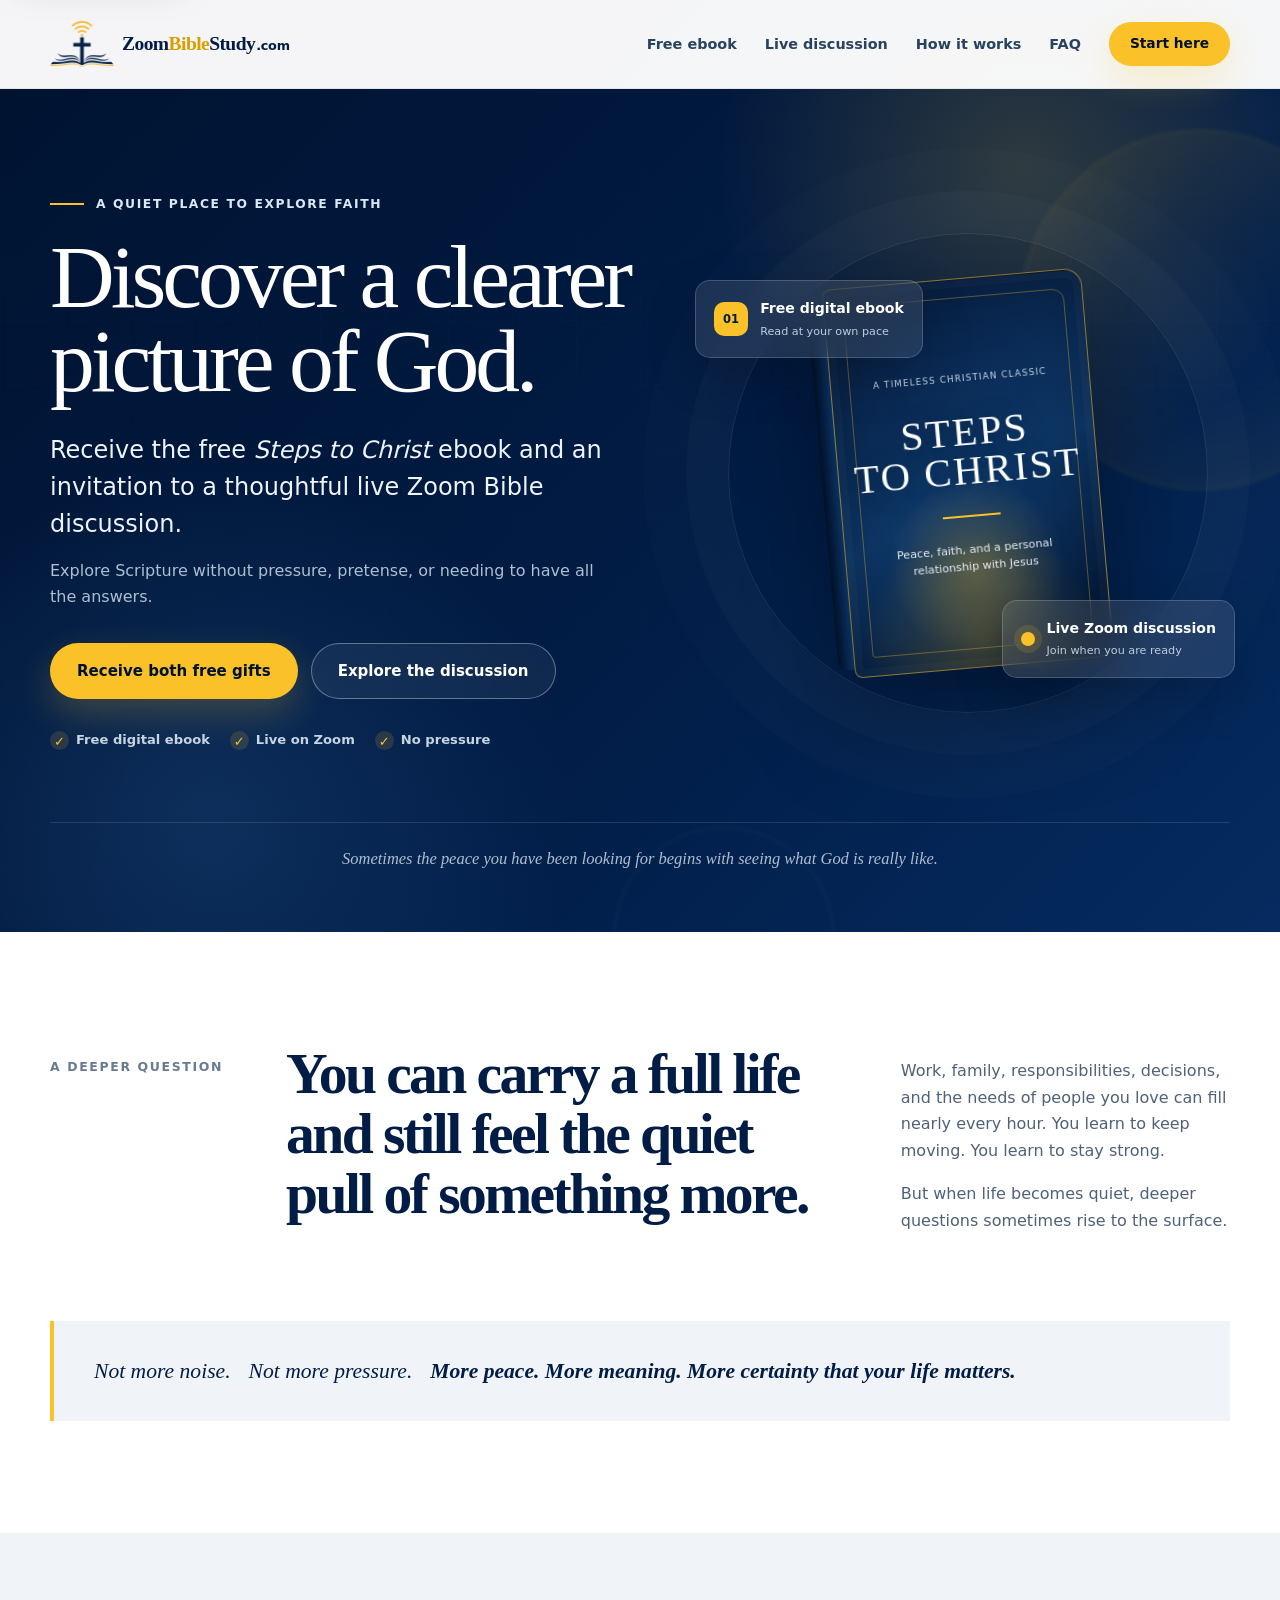
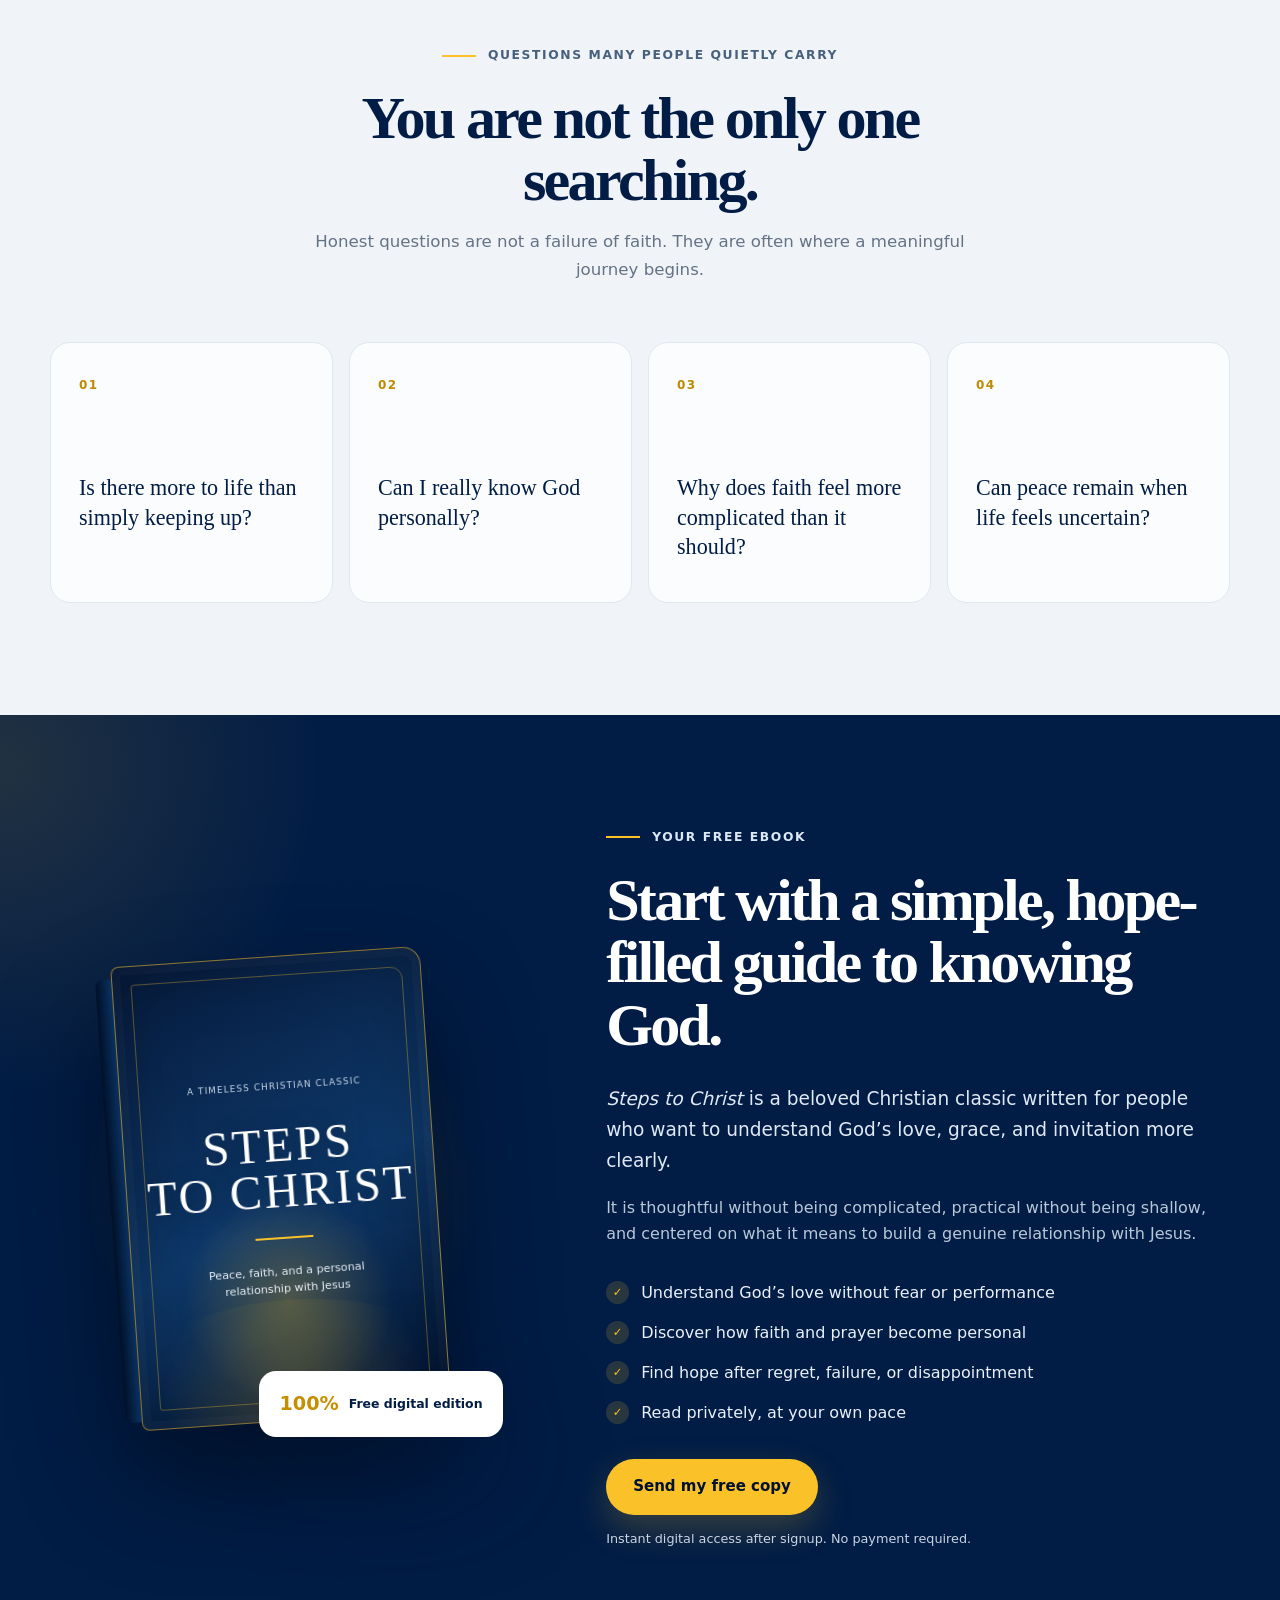
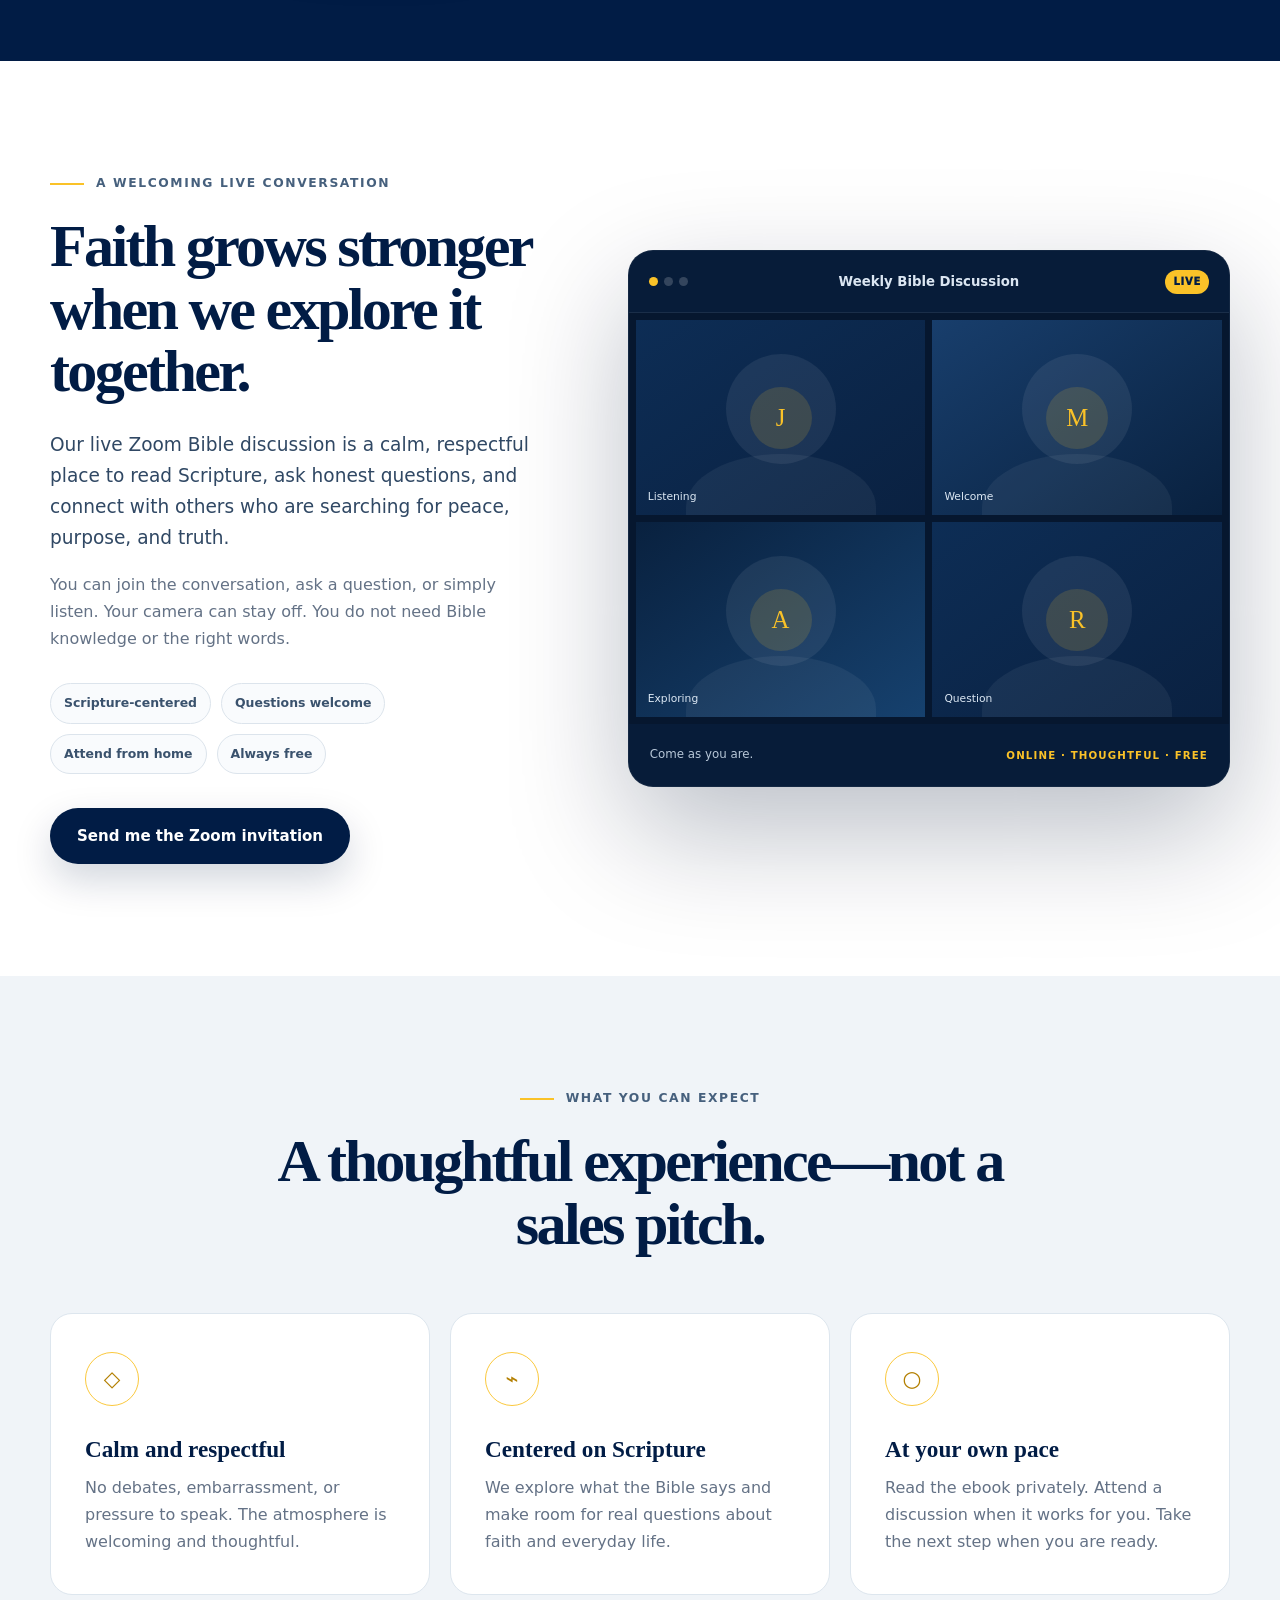
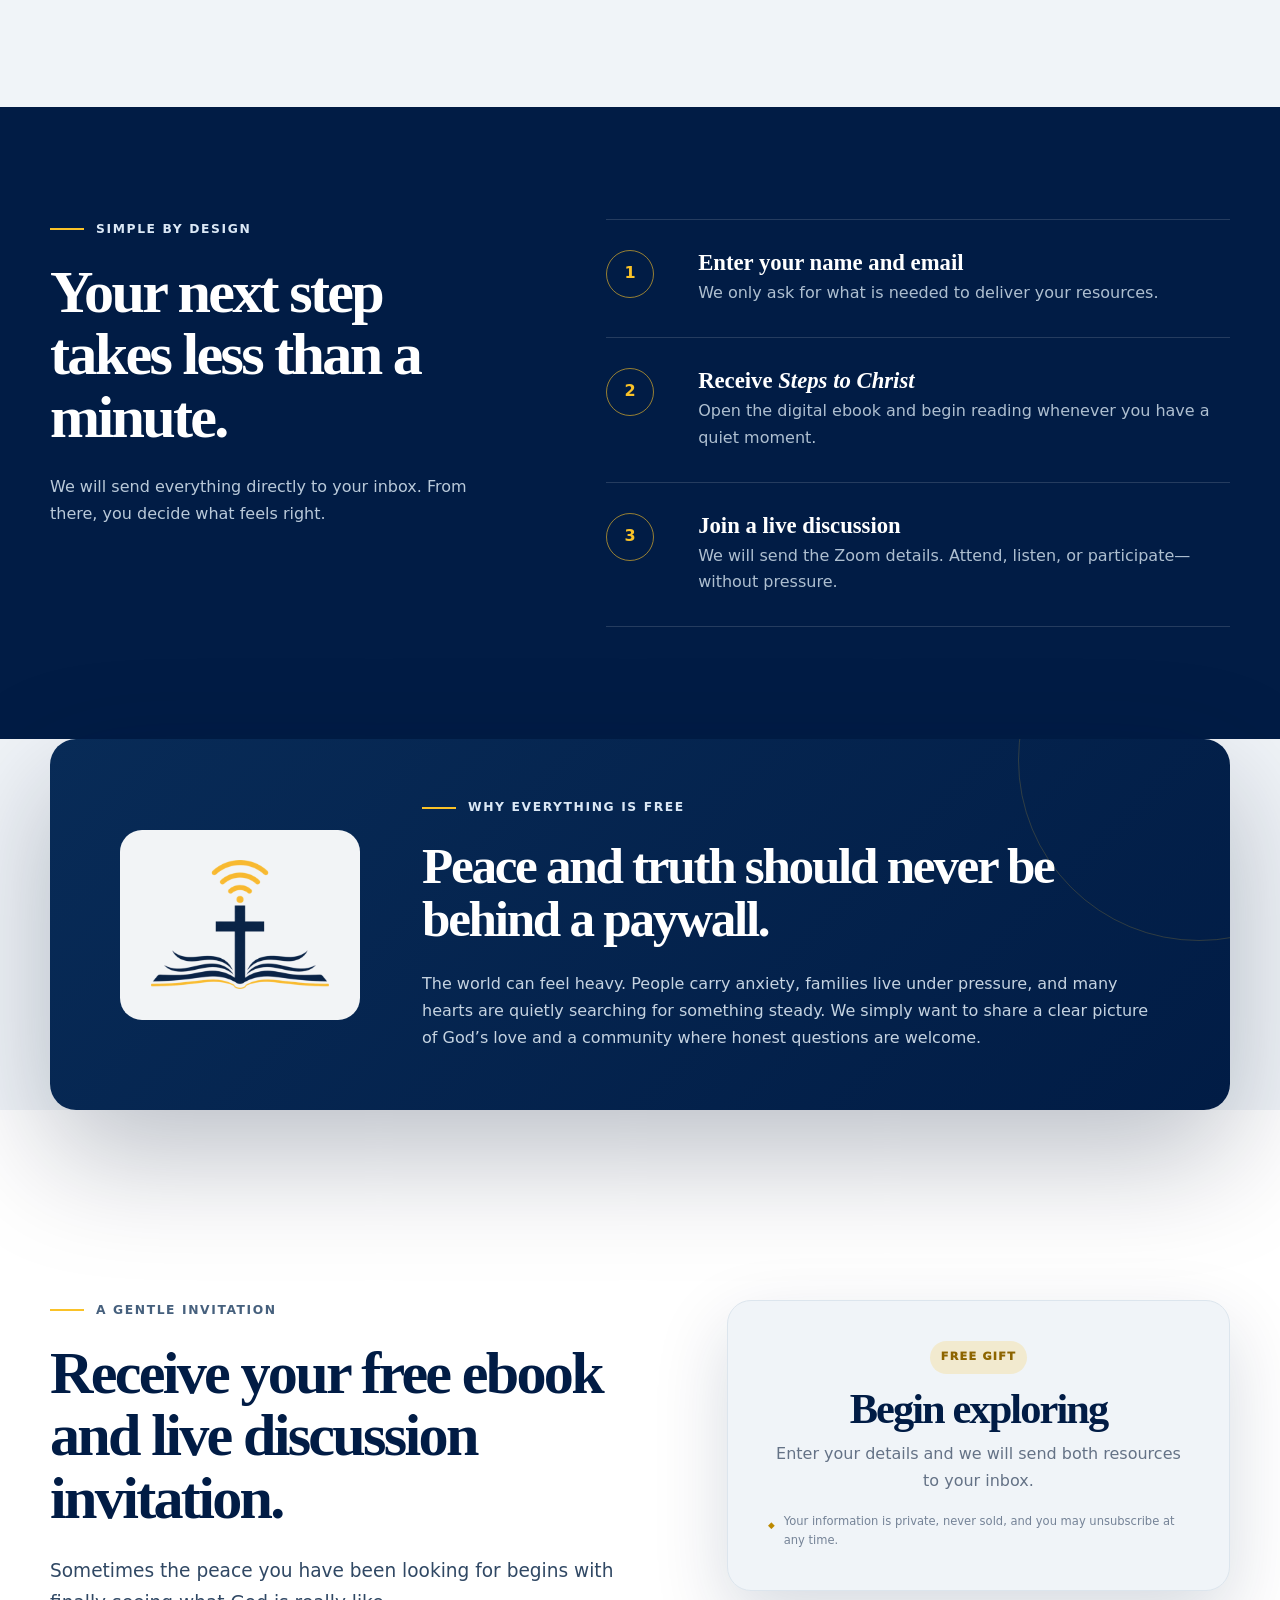
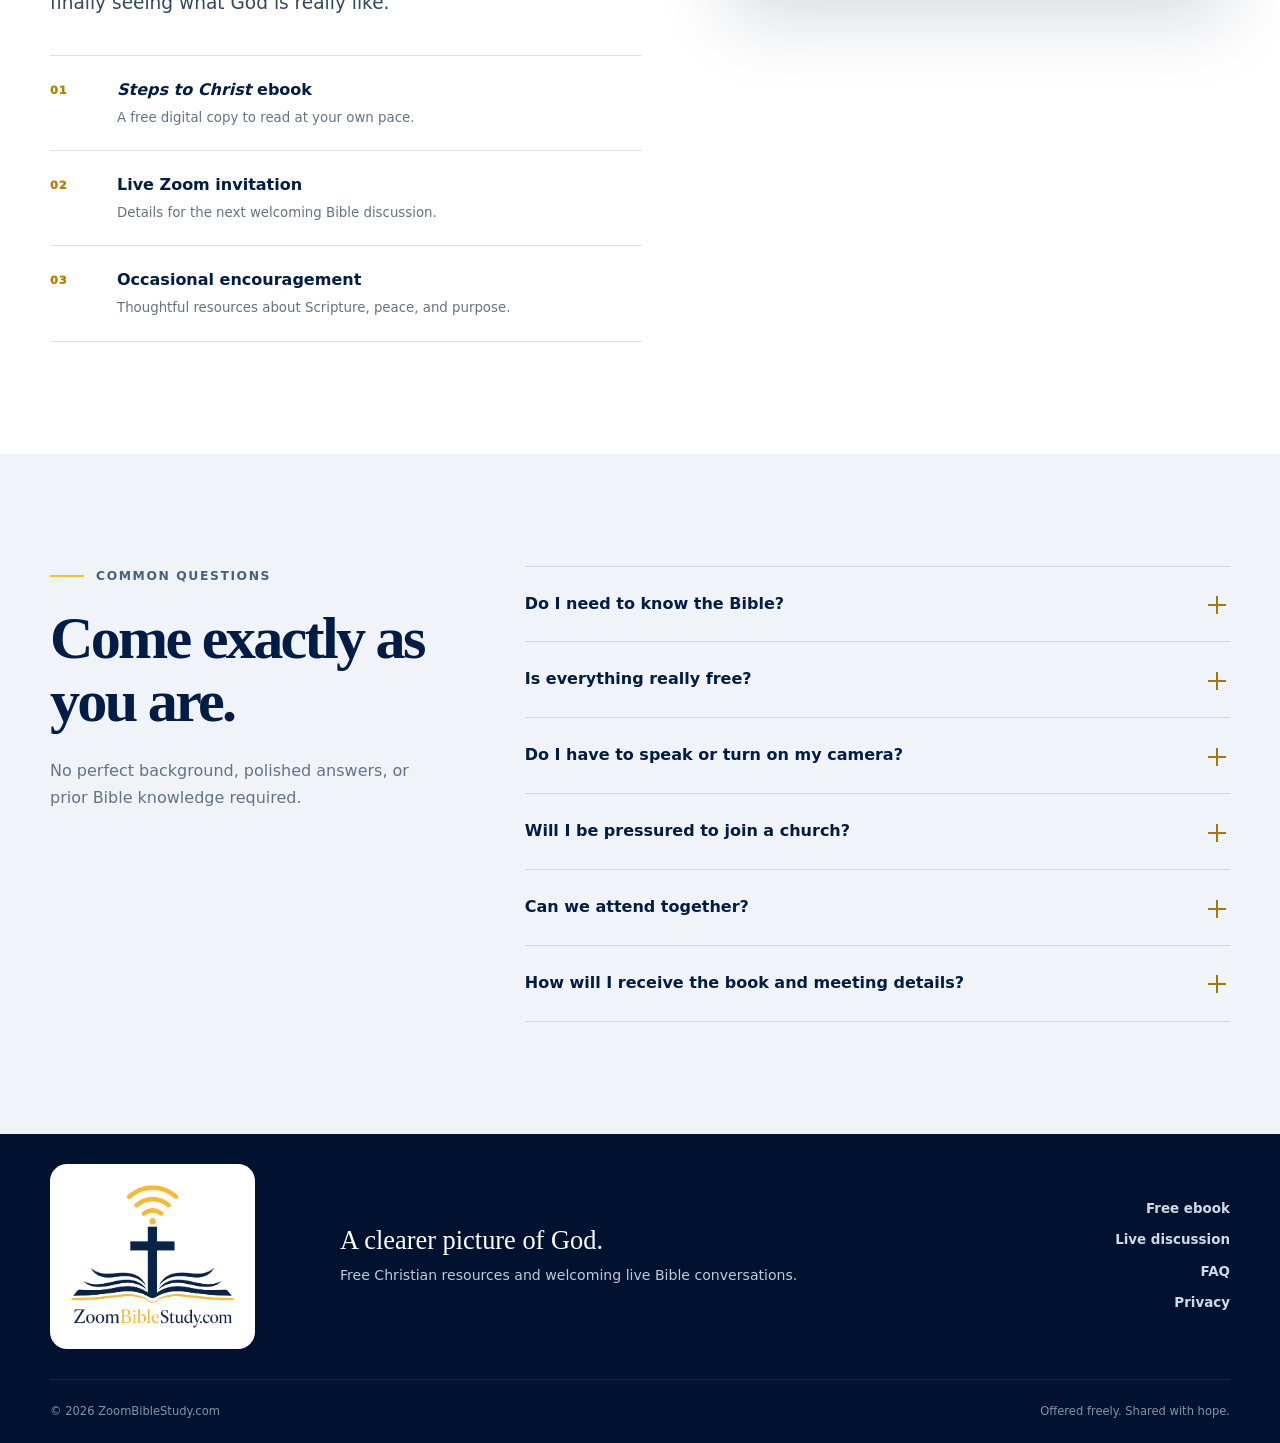
==== commit a8faf7dc: "Remove signup form and integrate Omnisend Removed signup form and added Omnisend embedded script." ====
--- a/index.html
+++ b/index.html
@@ -269,19 +269,7 @@
             <h2>Begin exploring</h2>
             <p>Enter your details and we will send both resources to your inbox.</p>
           </div>
-          <form class="signup-form" data-signup-form novalidate>
-            <input type="hidden" name="source" value="ZoomBibleStudy.com homepage">
-            <label>
-              <span>First name</span>
-              <input name="first_name" type="text" autocomplete="given-name" required placeholder="Your first name">
-            </label>
-            <label>
-              <span>Email address</span>
-              <input name="email" type="email" autocomplete="email" required placeholder="you@example.com">
-            </label>
-            <button class="button button-primary button-full" type="submit">Send my free ebook & invitation</button>
-            <p class="form-status" data-form-status aria-live="polite"></p>
-          </form>
+      <div id="omnisend-embedded-v2-693a38223b6858c94231c6e9"></div>
           <div class="privacy-note"><span aria-hidden="true">◆</span><p>Your information is private, never sold, and you may unsubscribe at any time.</p></div>
         </div>
       </div>
@@ -340,5 +328,13 @@
 
   <script src="assets/config.js"></script>
   <script src="assets/site.js" defer></script>
+
+<script type="text/javascript">
+    window.omnisend = window.omnisend || [];
+    omnisend.push(["brandID", "<YOUR_BRAND_ID>"]);
+    omnisend.push(["track", "$pageViewed"]);
+    !function(){var e=document.createElement("script");e.type="text/javascript",e.async=!0,e.src="https://omnisnippet1.com/inshop/launcher-v2.js";var t=document.getElementsByTagName("script")[0];t.parentNode.insertBefore(e,t)}();
+</script>
+
 </body>
 </html>
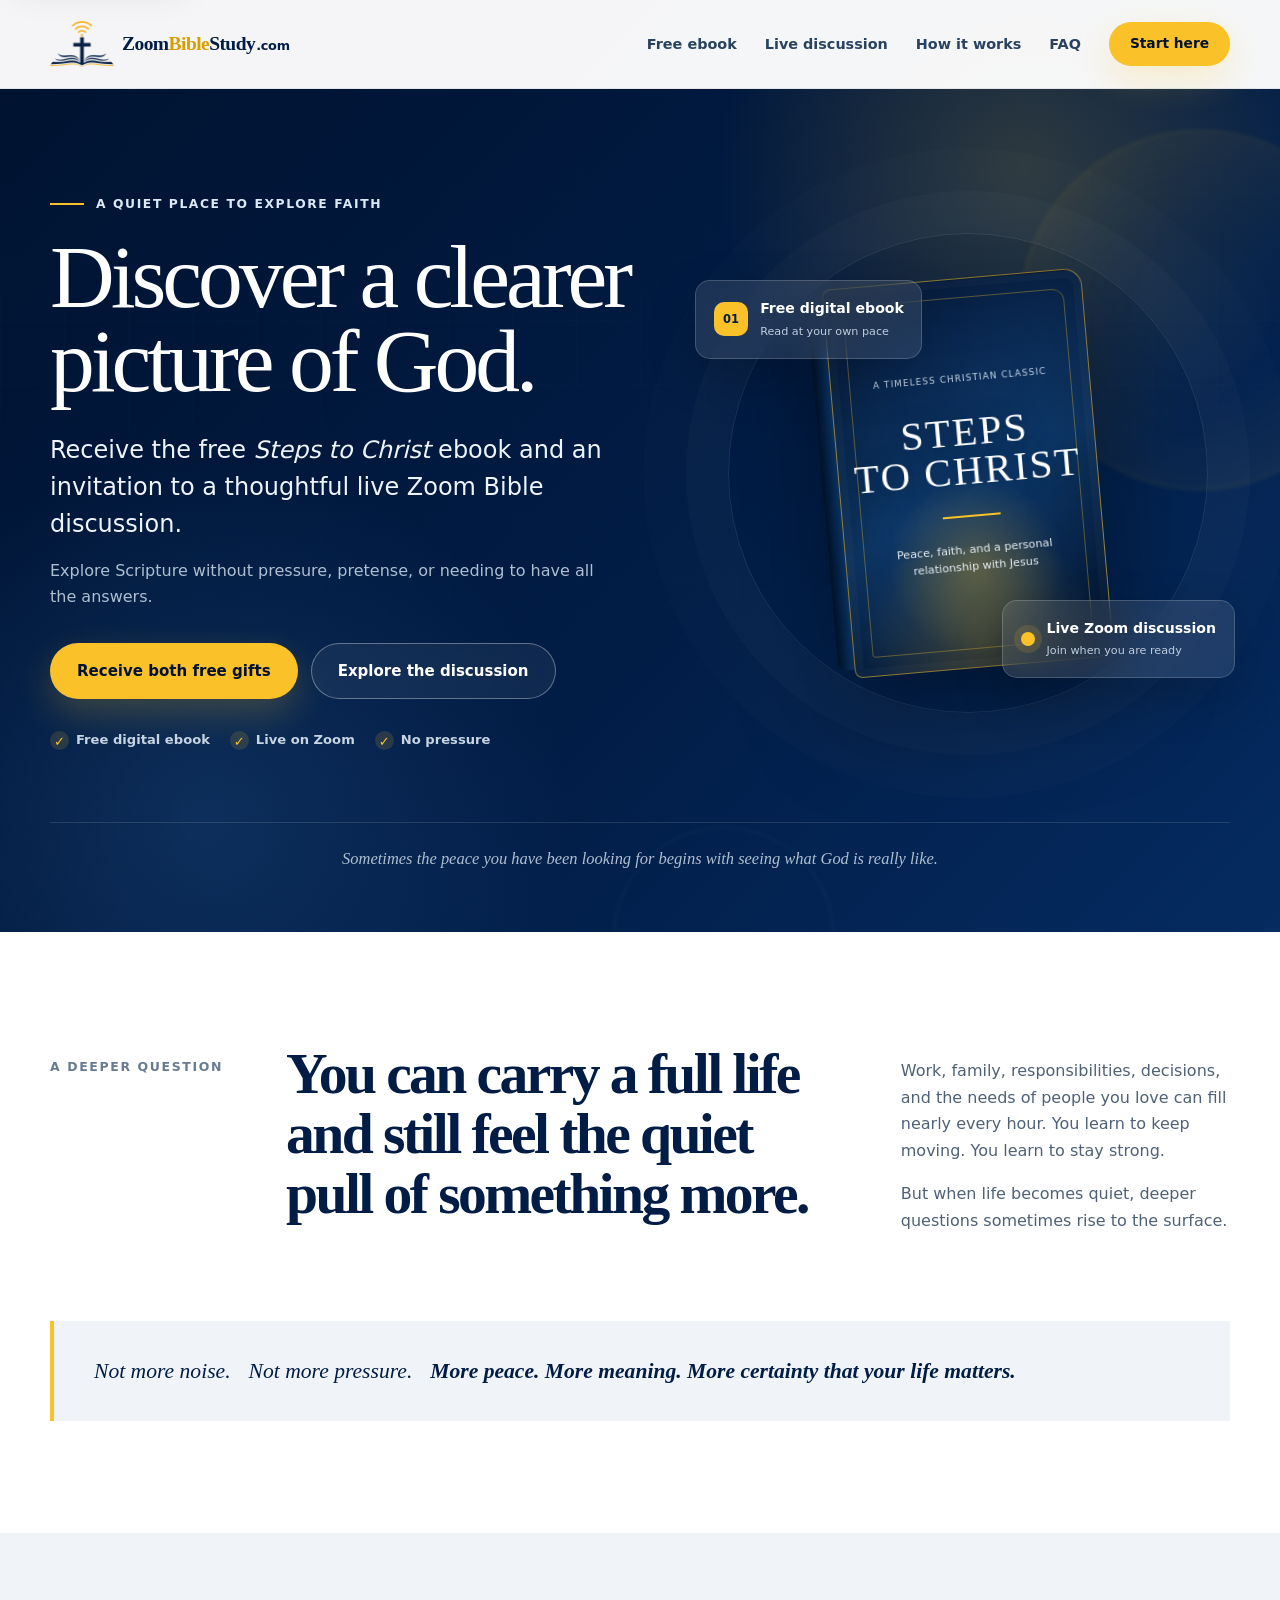
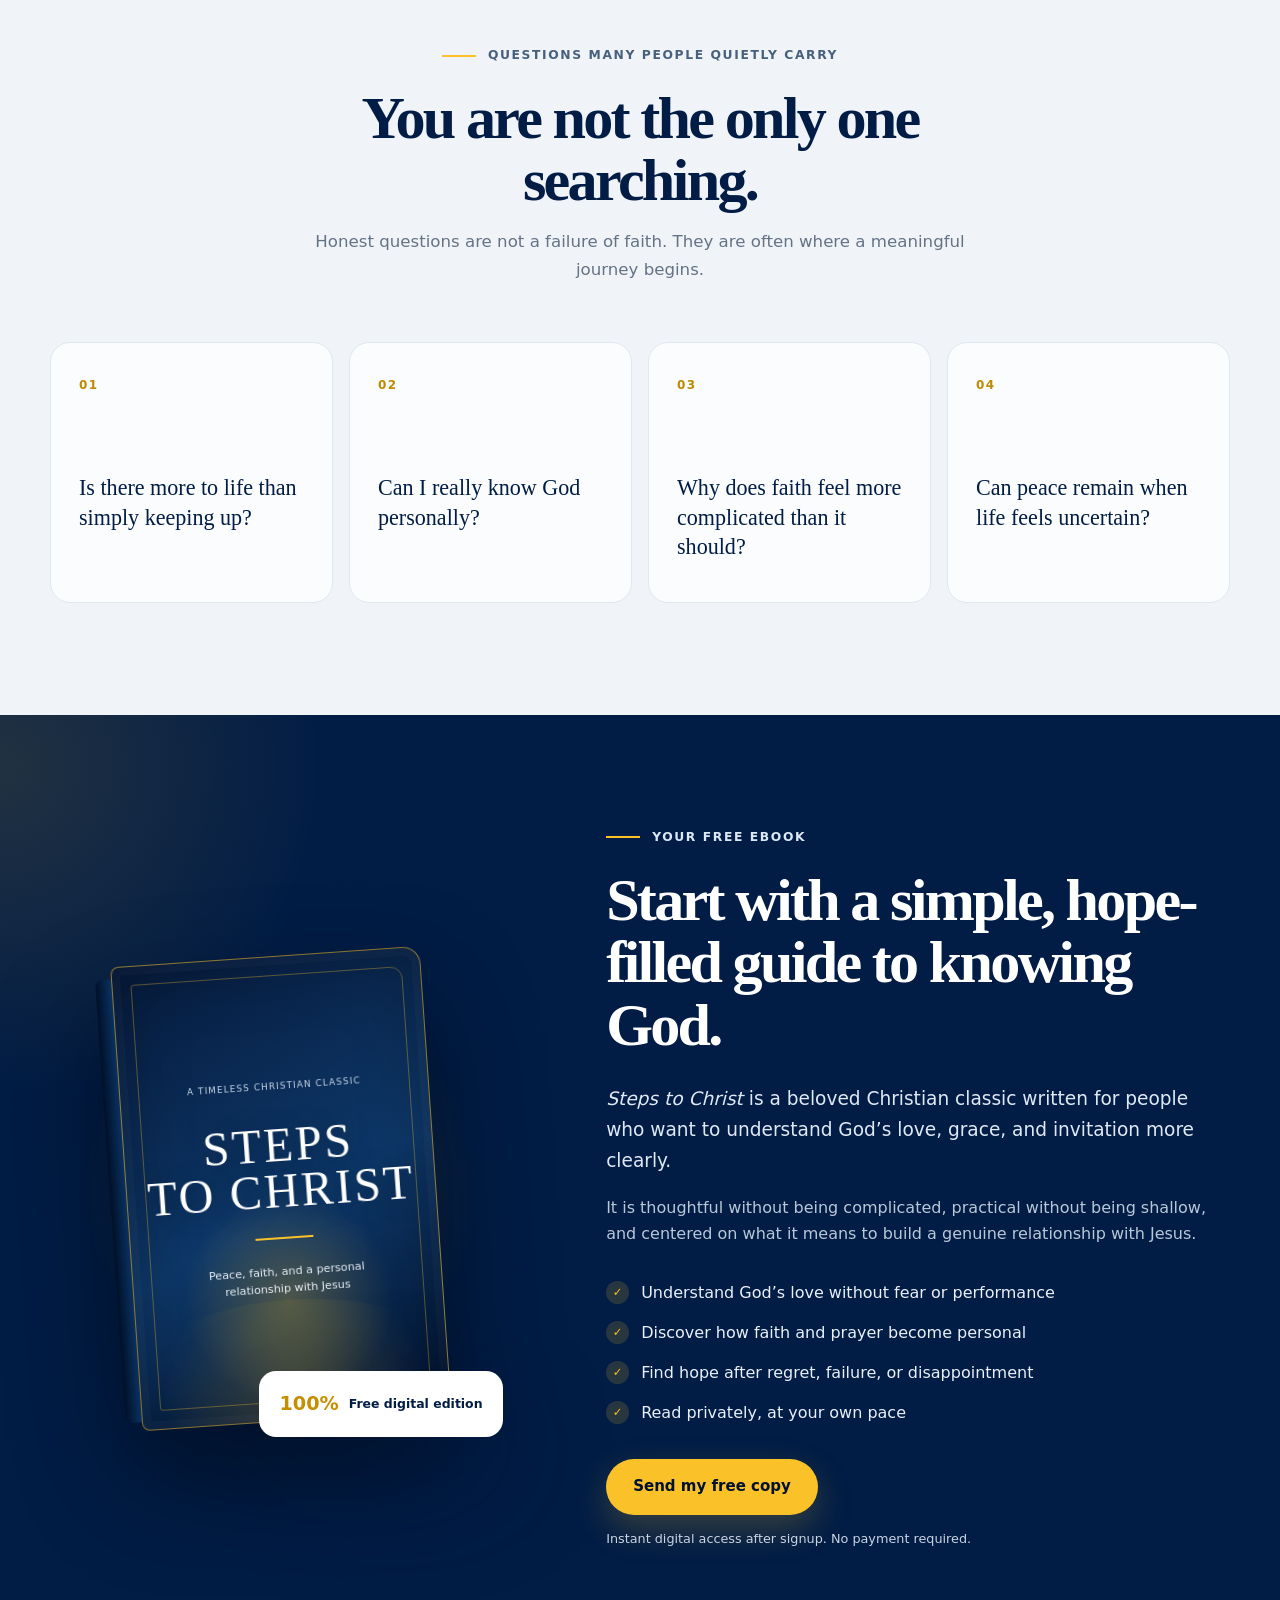
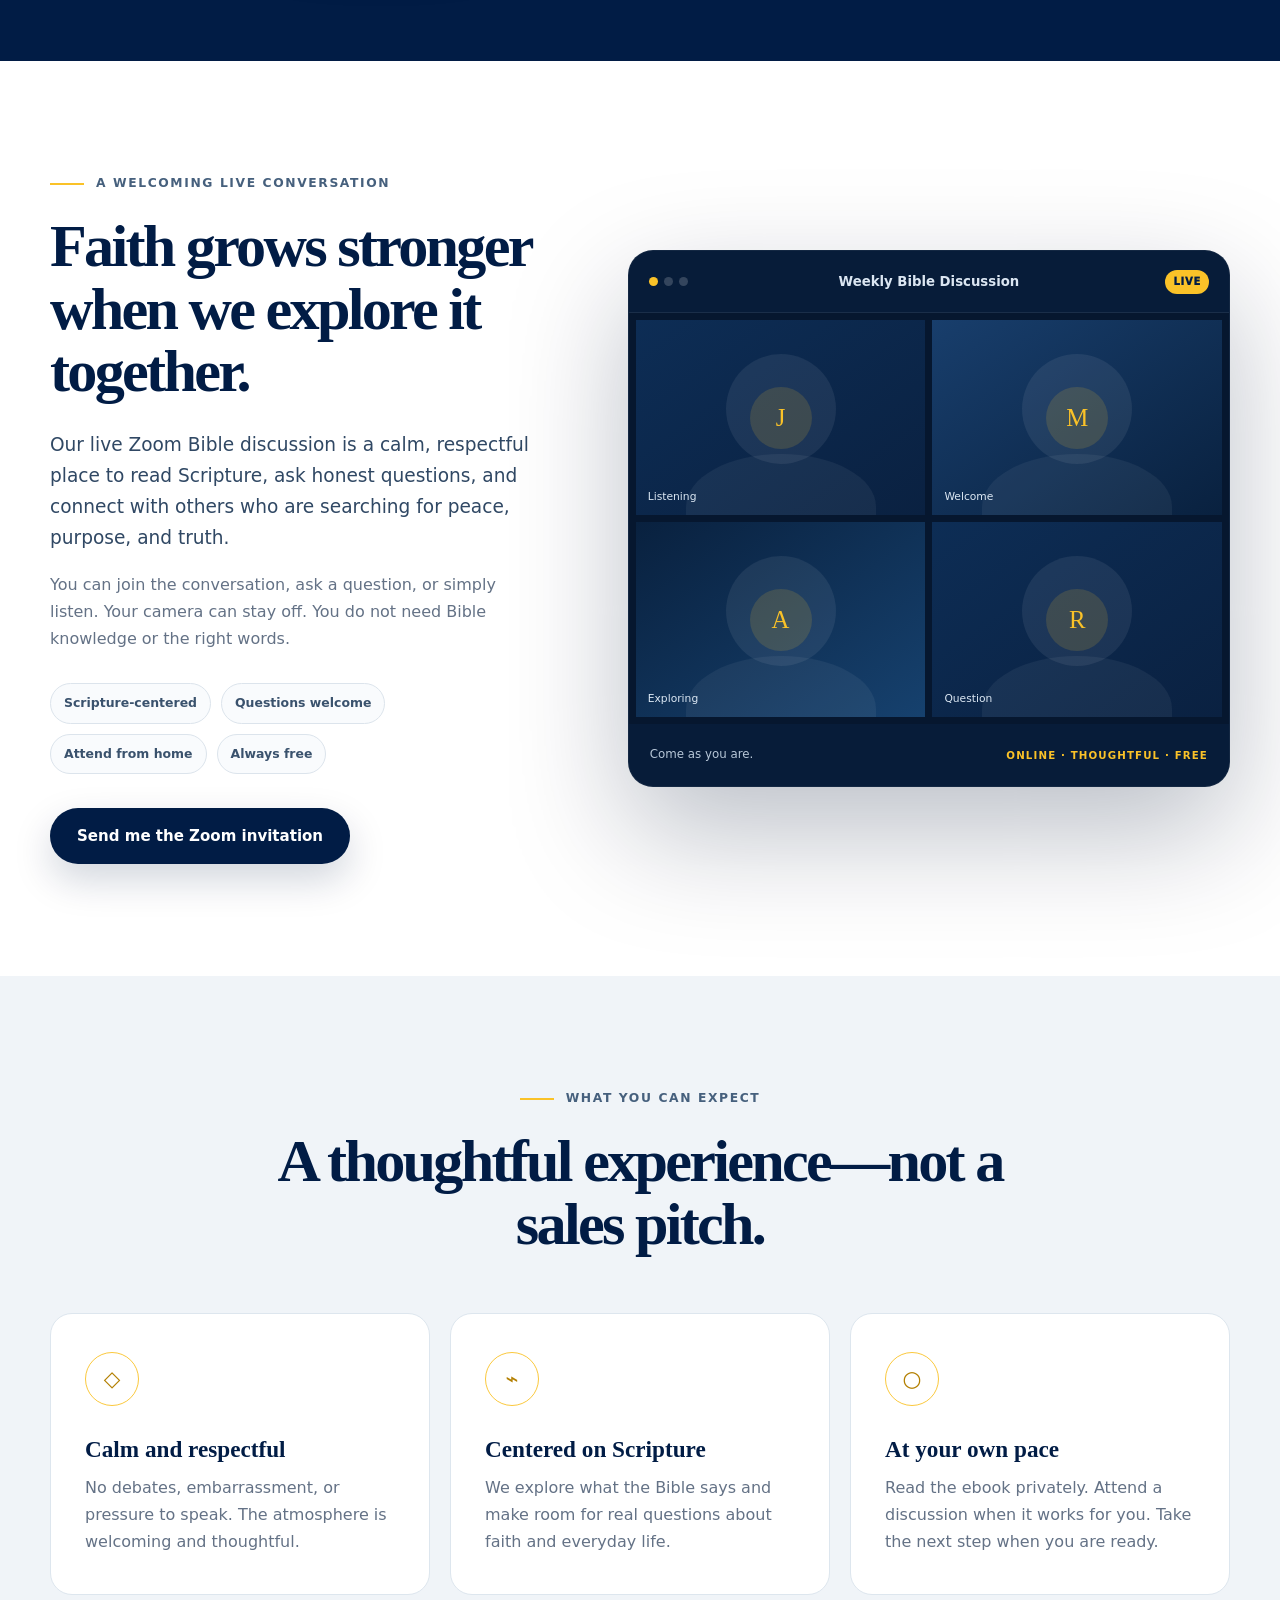
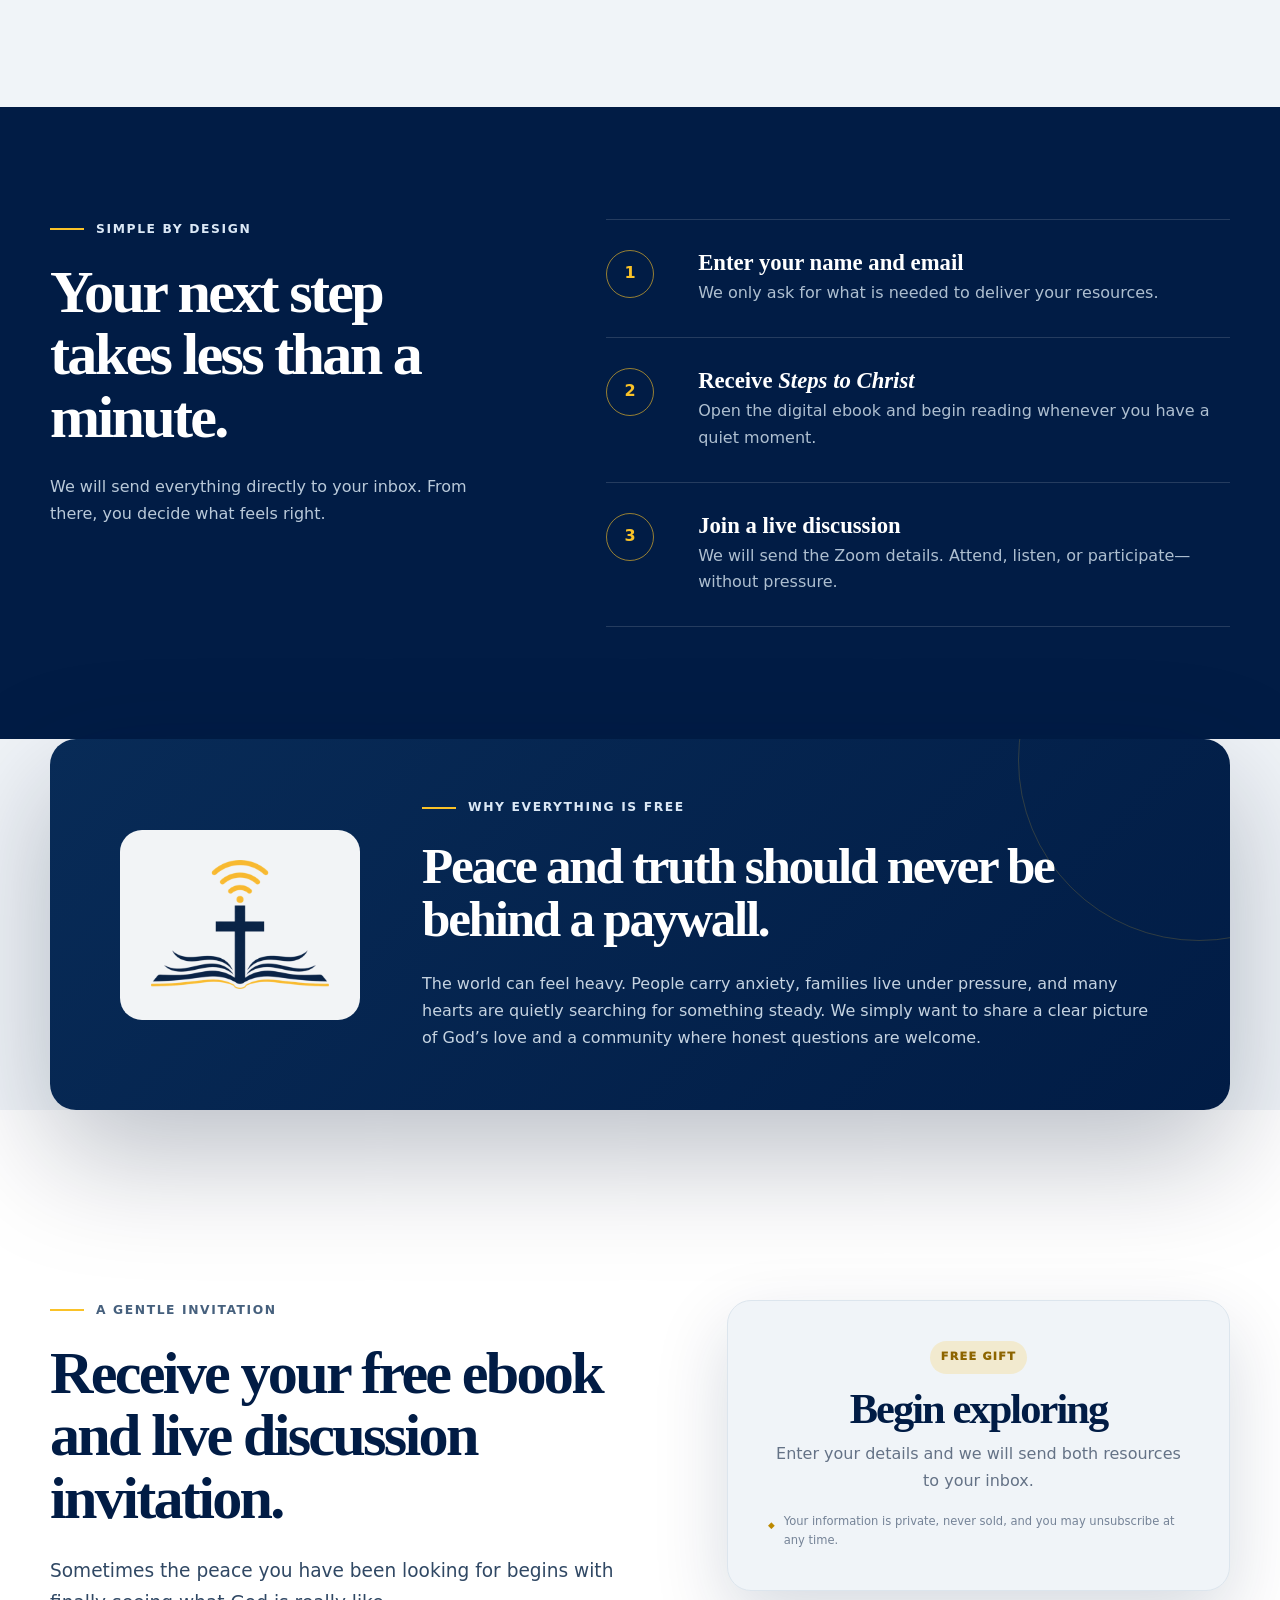
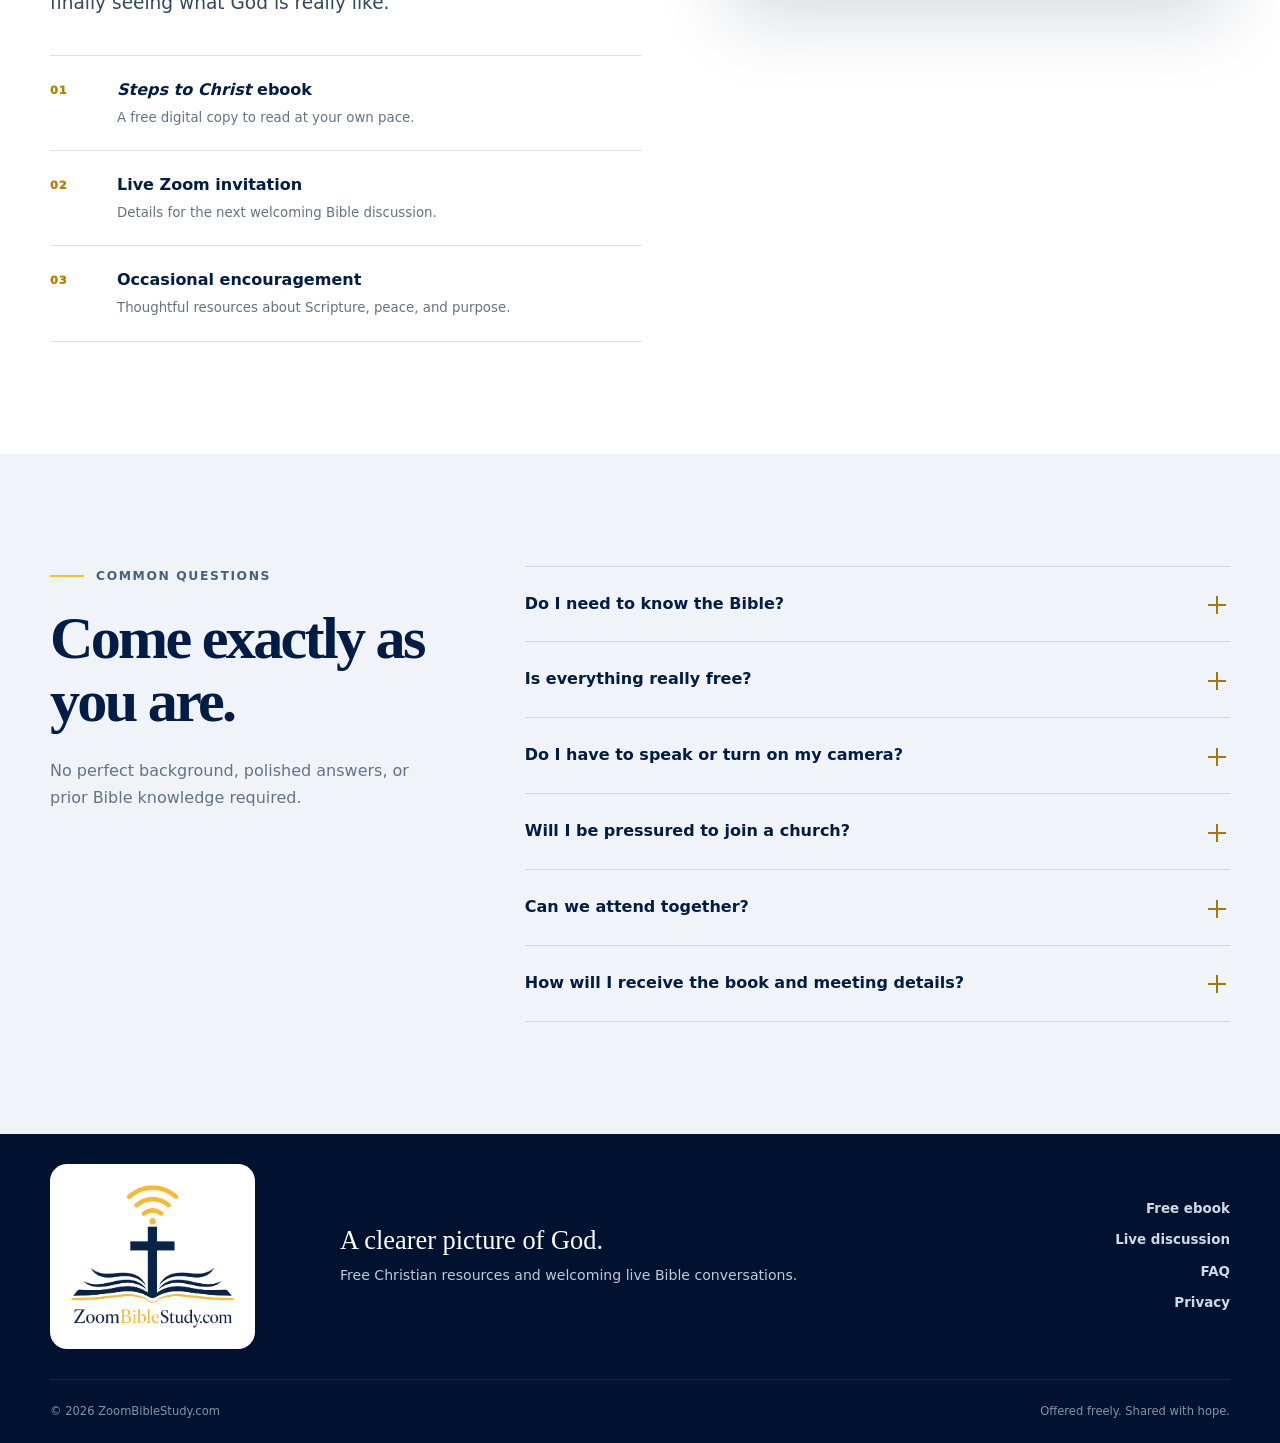
==== commit a4b307e7: "Refactor Omnisend form wrapper in index.html" ====
--- a/index.html
+++ b/index.html
@@ -269,7 +269,11 @@
             <h2>Begin exploring</h2>
             <p>Enter your details and we will send both resources to your inbox.</p>
           </div>
-      <div id="omnisend-embedded-v2-693a38223b6858c94231c6e9"></div>
+          
+          <div class="omnisend-form-wrapper">
+  <div id="omnisend-embedded-v2-693a38223b6858c94231c6e9"></div>
+</div>
+      
           <div class="privacy-note"><span aria-hidden="true">◆</span><p>Your information is private, never sold, and you may unsubscribe at any time.</p></div>
         </div>
       </div>
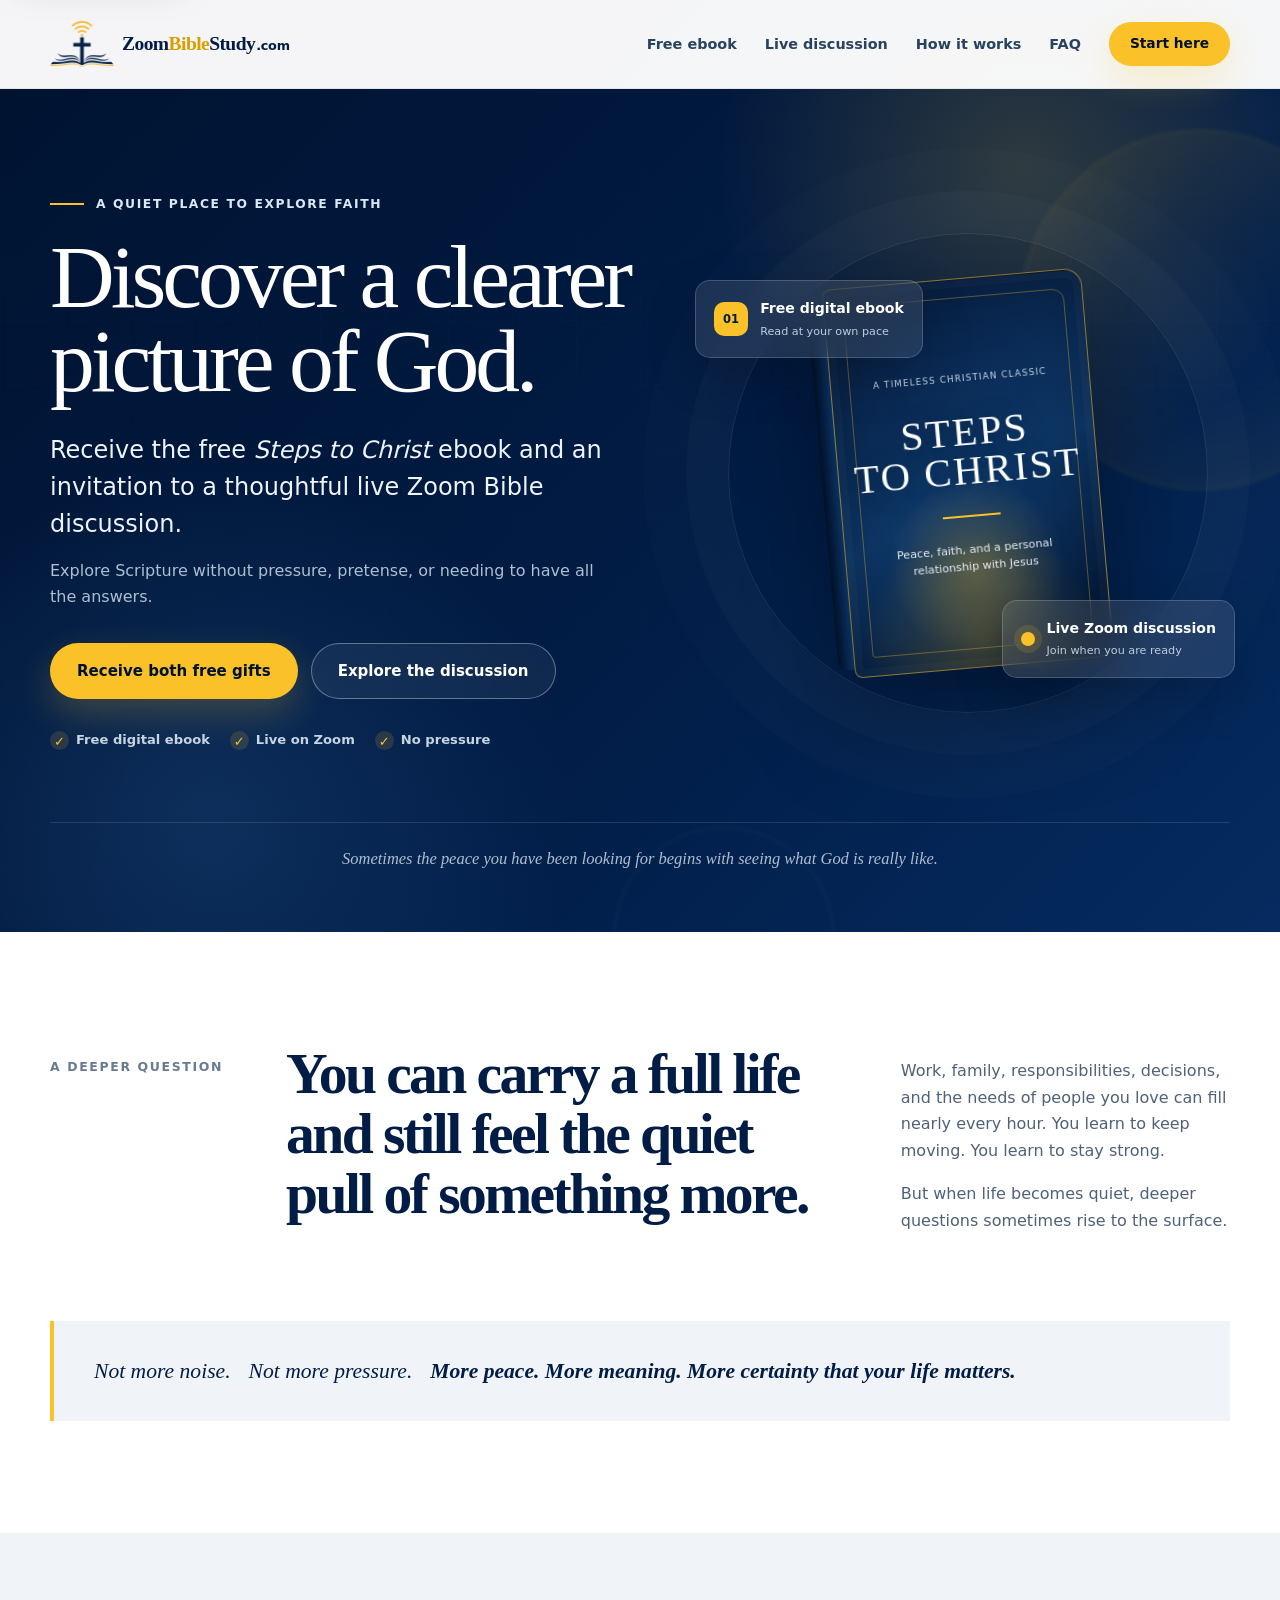
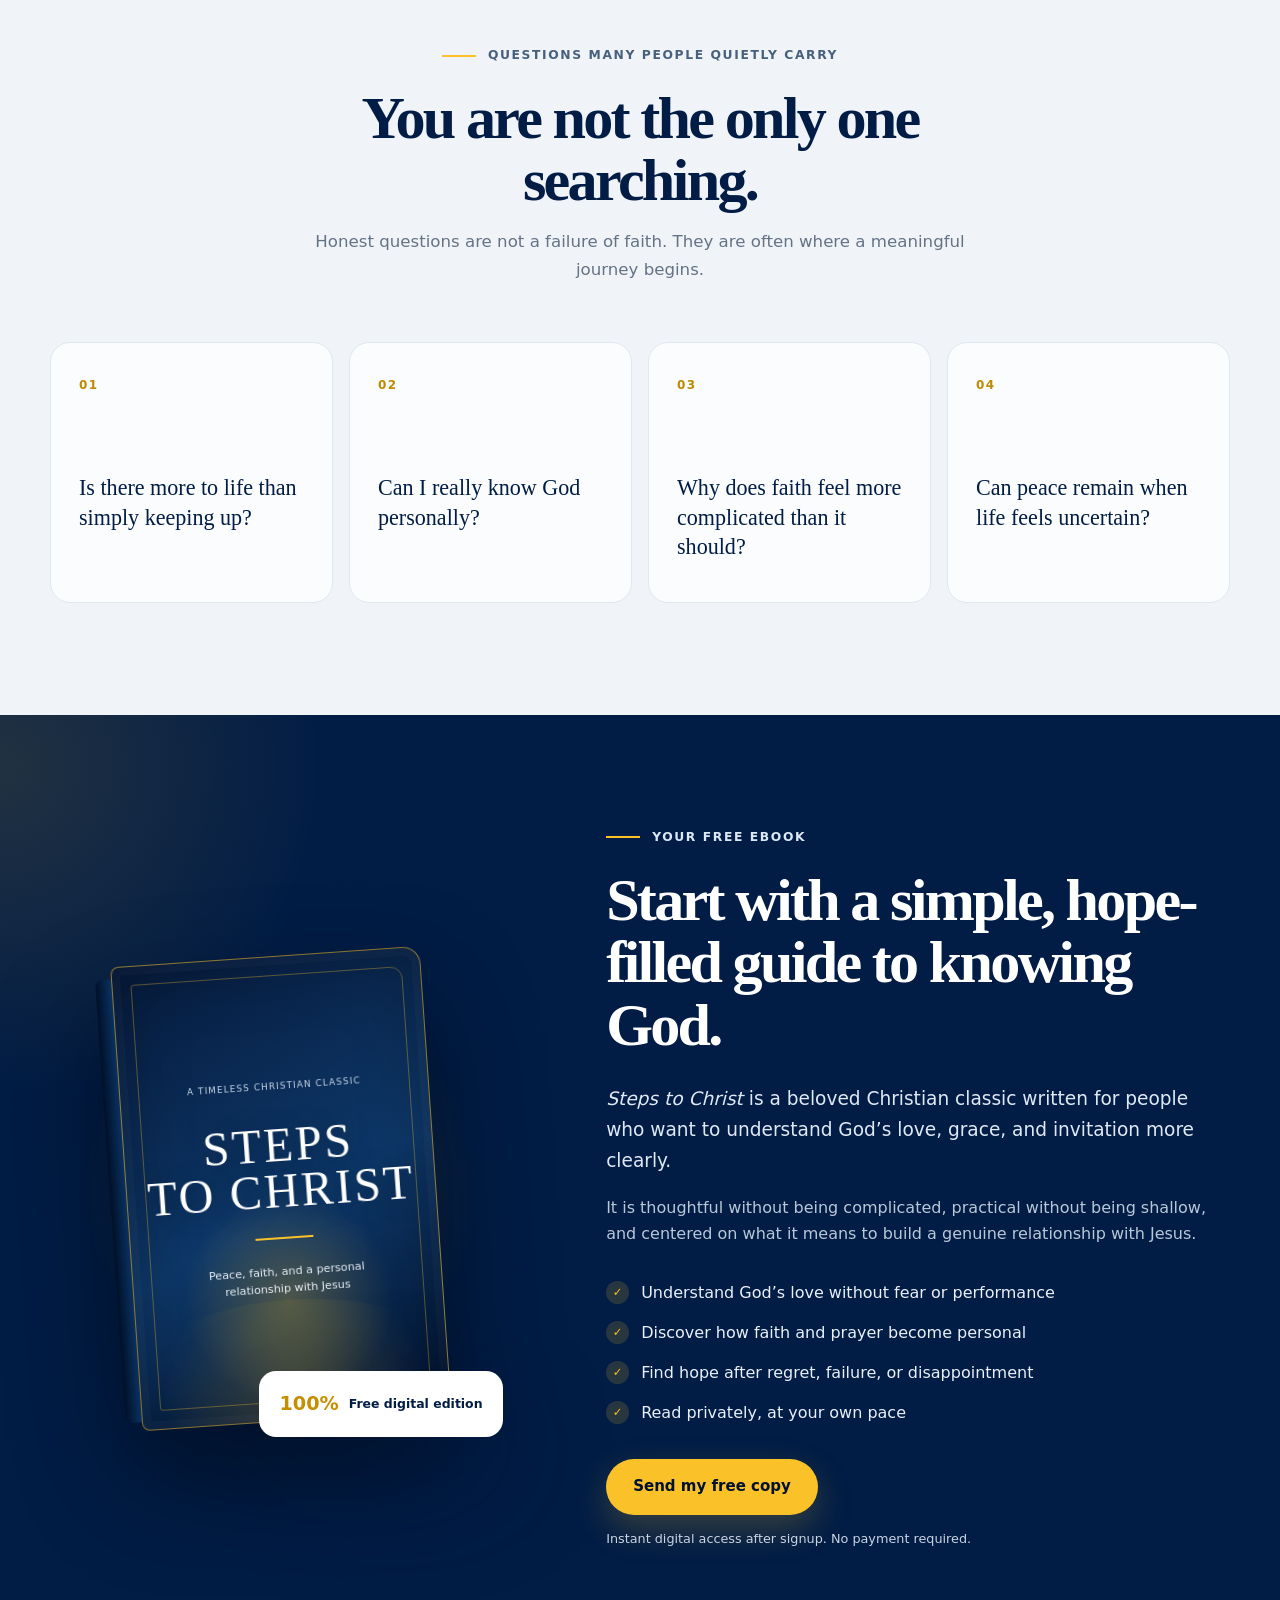
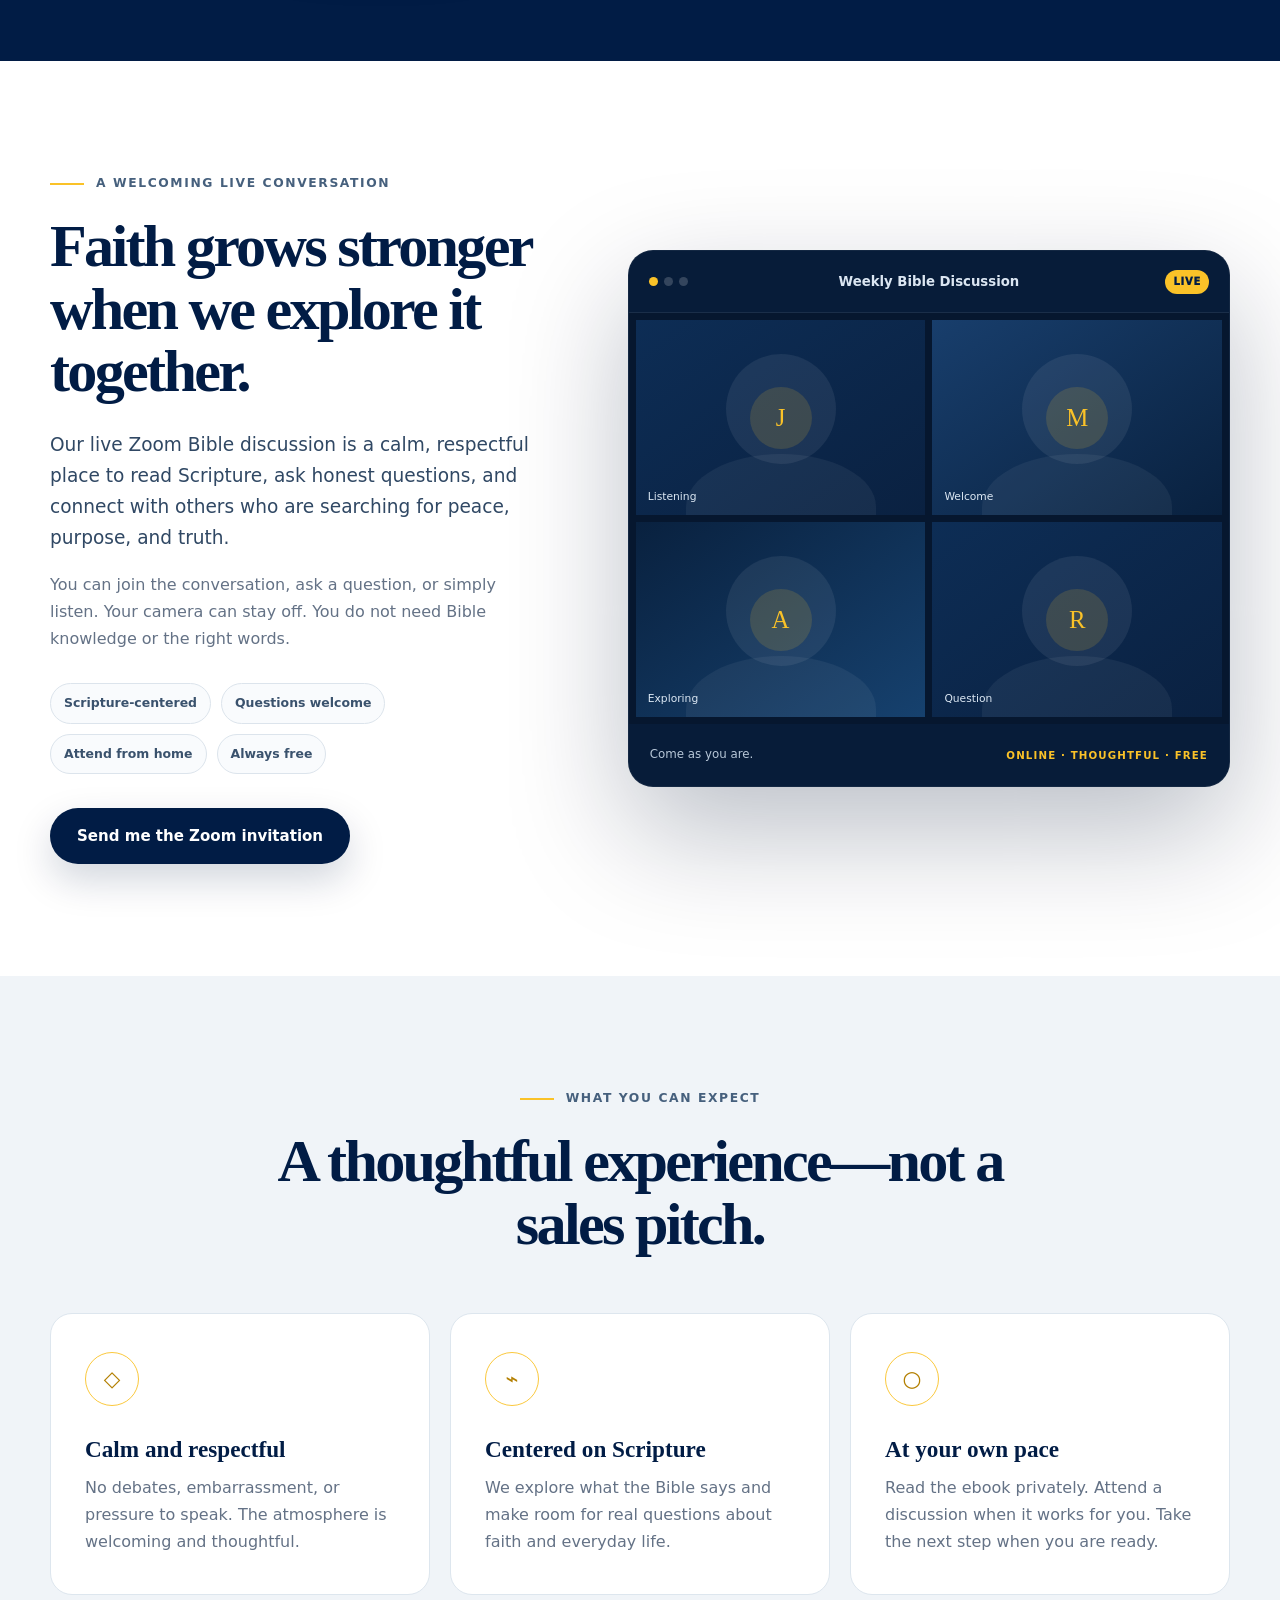
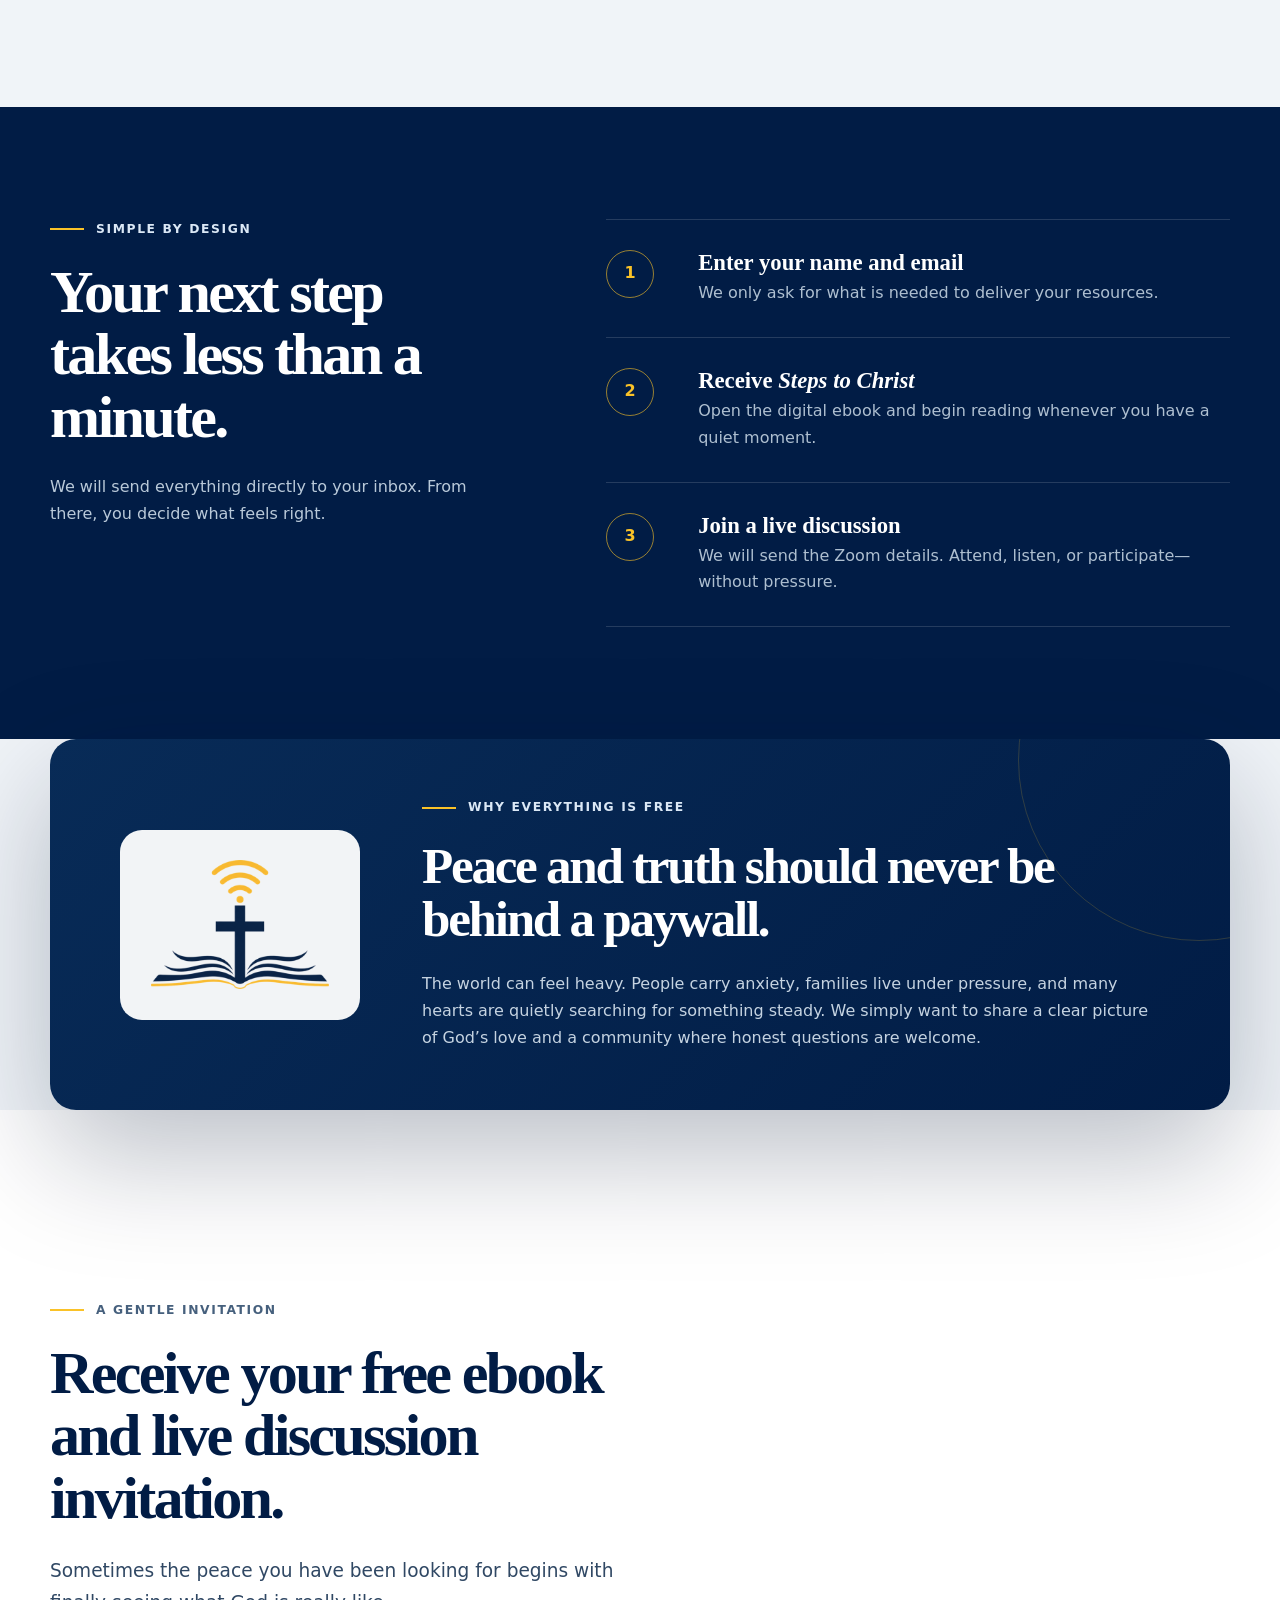
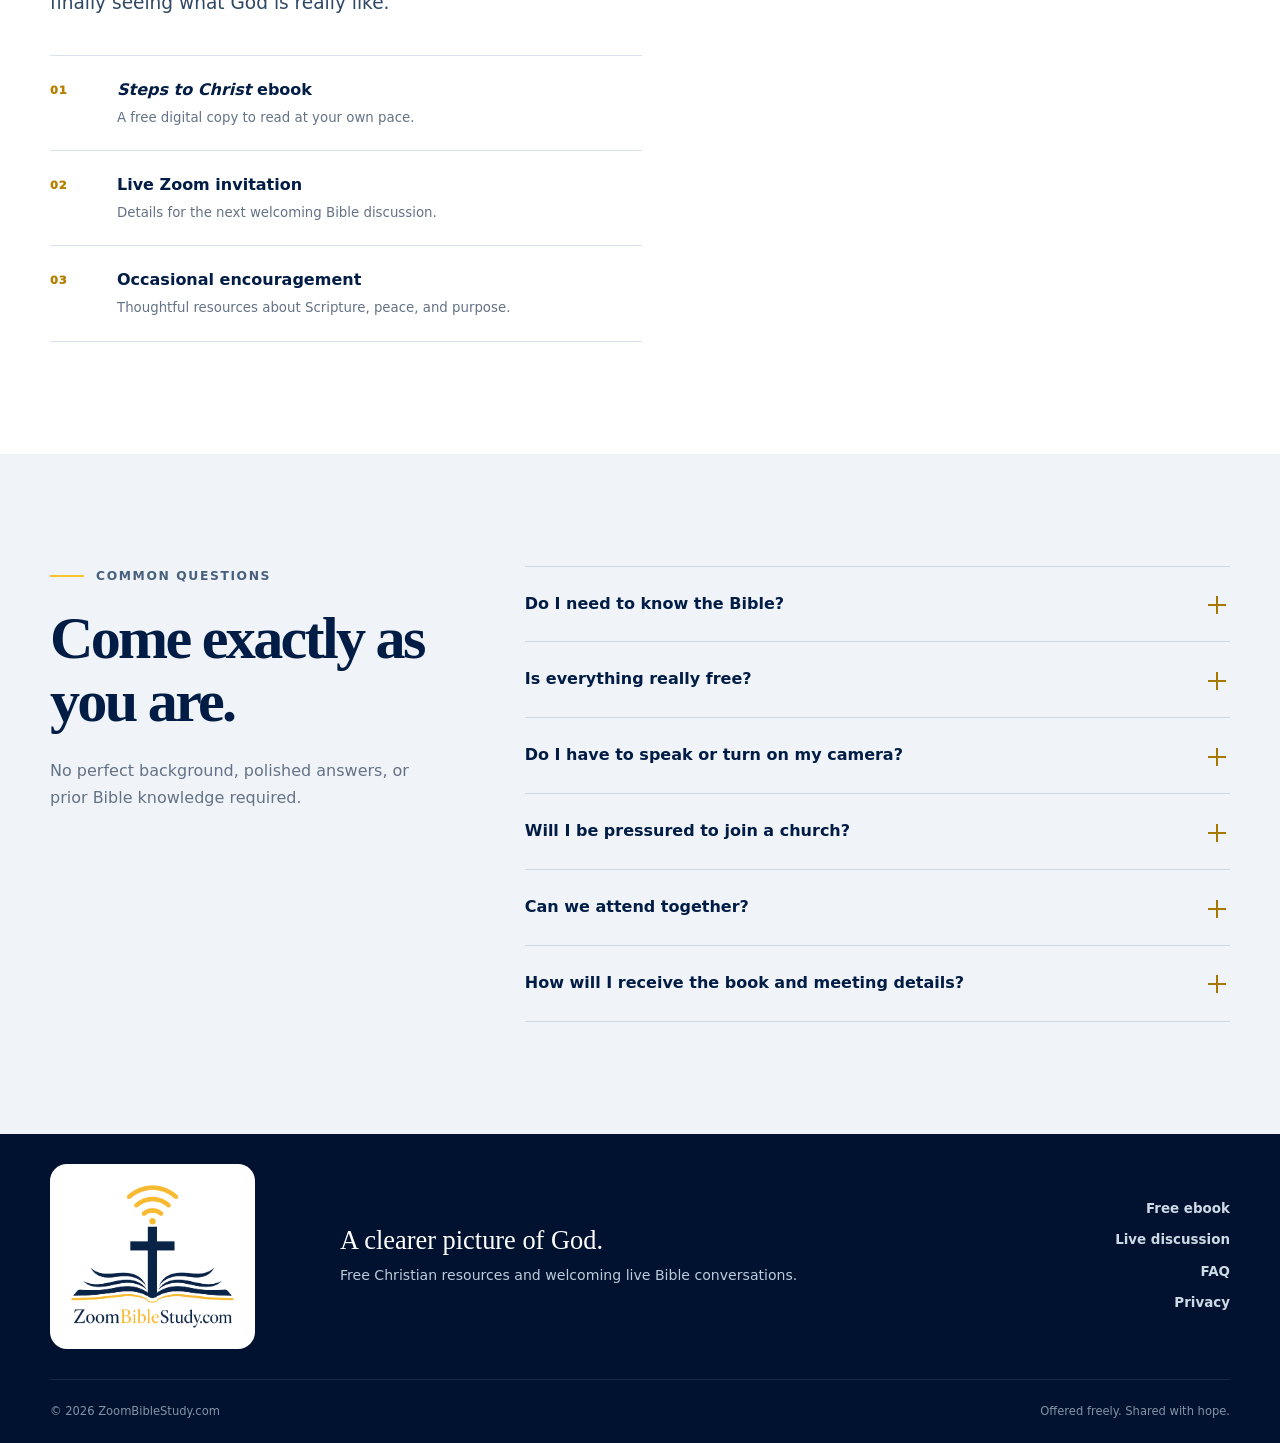
==== commit cccf884a: "Update index.html" ====
--- a/index.html
+++ b/index.html
@@ -263,20 +263,13 @@
           </div>
         </div>
 
-        <div class="form-card reveal">
-          <div class="form-heading">
-            <span class="form-gift">Free gift</span>
-            <h2>Begin exploring</h2>
-            <p>Enter your details and we will send both resources to your inbox.</p>
-          </div>
-          
+
+        
           <div class="omnisend-form-wrapper">
   <div id="omnisend-embedded-v2-693a38223b6858c94231c6e9"></div>
 </div>
       
-          <div class="privacy-note"><span aria-hidden="true">◆</span><p>Your information is private, never sold, and you may unsubscribe at any time.</p></div>
-        </div>
-      </div>
+       
     </section>
 
     <section class="section faq-section" id="faq">
@@ -333,12 +326,13 @@
   <script src="assets/config.js"></script>
   <script src="assets/site.js" defer></script>
 
+<!-- Omnisend tracking script -->
 <script type="text/javascript">
     window.omnisend = window.omnisend || [];
-    omnisend.push(["brandID", "<YOUR_BRAND_ID>"]);
+    omnisend.push(["brandID", "687fe255f7d003c6d4a4e740"]);
     omnisend.push(["track", "$pageViewed"]);
     !function(){var e=document.createElement("script");e.type="text/javascript",e.async=!0,e.src="https://omnisnippet1.com/inshop/launcher-v2.js";var t=document.getElementsByTagName("script")[0];t.parentNode.insertBefore(e,t)}();
 </script>
-
+  
 </body>
 </html>
